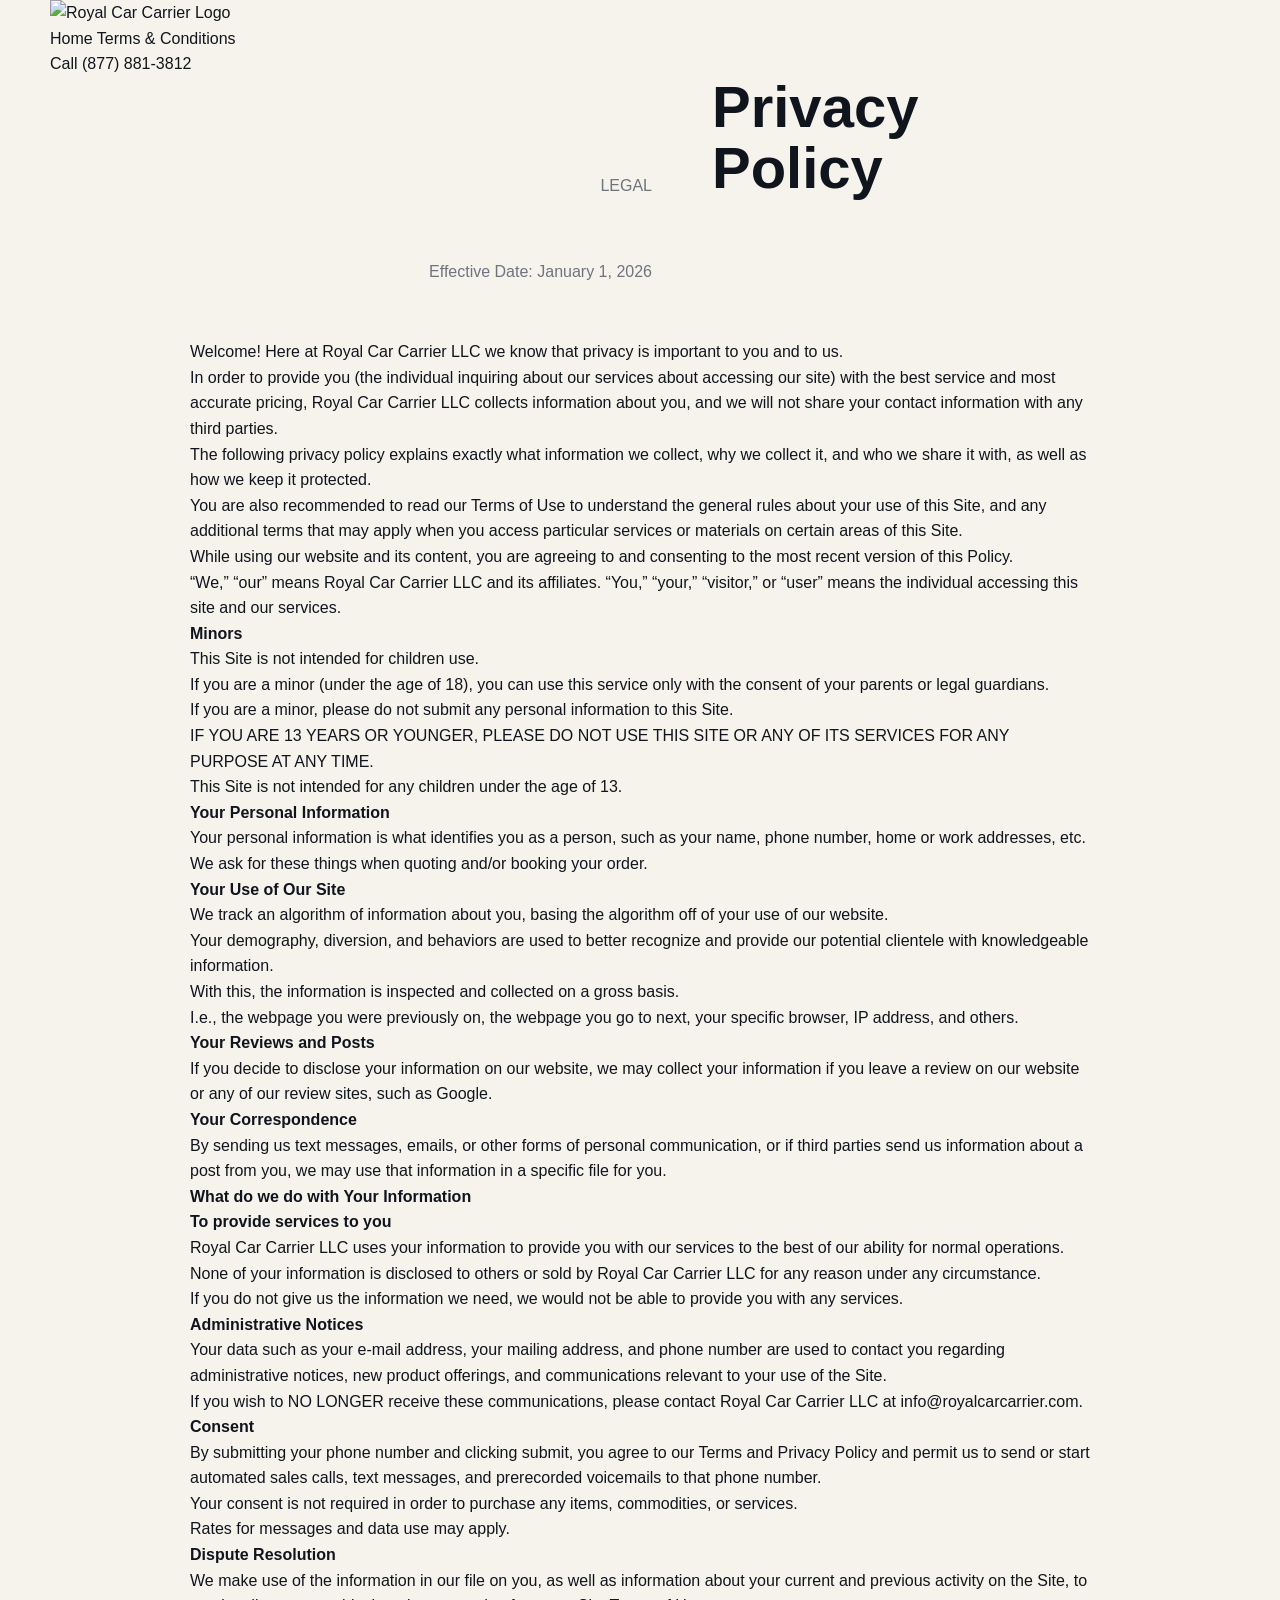
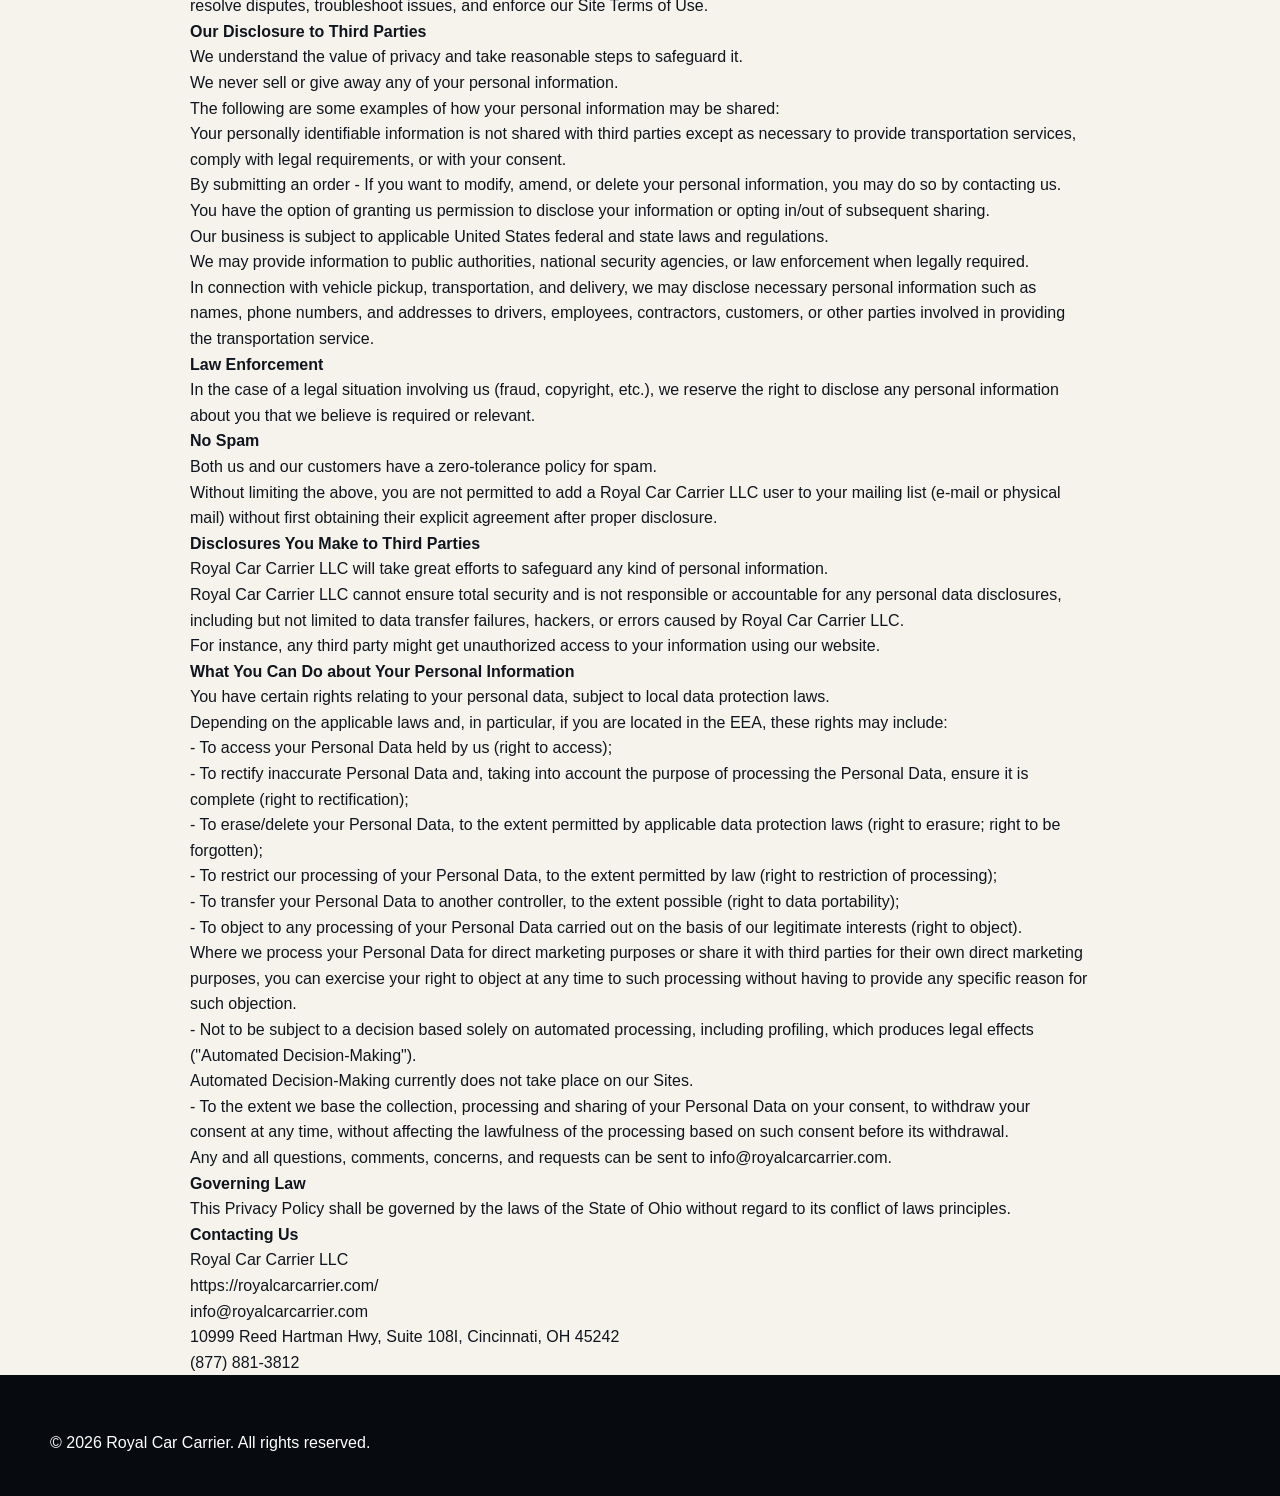
==== privacy.html @ 77c06137 "Create privacy.html" ====
<!DOCTYPE html>
<html lang="en">
<head>
  <meta charset="UTF-8">
  <meta name="viewport" content="width=device-width, initial-scale=1.0">
  <title>Privacy Policy | Royal Car Carrier</title>
  <link rel="stylesheet" href="style.css">
</head>
<body>

  <header class="header">
    <div class="container nav">
      <a href="index.html" class="logo">
        <img src="assets/logo.png" alt="Royal Car Carrier Logo">
      </a>

      <nav class="menu">
        <a href="index.html">Home</a>
        <a href="terms.html">Terms & Conditions</a>
      </nav>

      <a href="tel:8778813812" class="call-btn">Call (877) 881-3812</a>
    </div>
  </header>

  <section class="section-white">
    <div class="container" style="max-width: 900px;">
      <div class="section-heading">
        <p class="section-tag">LEGAL</p>
        <h2>Privacy Policy</h2>
        <p>Effective Date: January 1, 2026</p>
      </div>

      <div class="section-text">

        <p>Welcome! Here at Royal Car Carrier LLC we know that privacy is important to you and to us.</p>

        <p>In order to provide you (the individual inquiring about our services about accessing our site) with the best service and most accurate pricing, Royal Car Carrier LLC collects information about you, and we will not share your contact information with any third parties.</p>

        <p>The following privacy policy explains exactly what information we collect, why we collect it, and who we share it with, as well as how we keep it protected.</p>

        <p>You are also recommended to read our Terms of Use to understand the general rules about your use of this Site, and any additional terms that may apply when you access particular services or materials on certain areas of this Site.</p>

        <p>While using our website and its content, you are agreeing to and consenting to the most recent version of this Policy.</p>

        <p>“We,” “our” means Royal Car Carrier LLC and its affiliates. “You,” “your,” “visitor,” or “user” means the individual accessing this site and our services.</p>

        <p><strong>Minors</strong></p>

        <p>This Site is not intended for children use.</p>

        <p>If you are a minor (under the age of 18), you can use this service only with the consent of your parents or legal guardians.</p>

        <p>If you are a minor, please do not submit any personal information to this Site.</p>

        <p>IF YOU ARE 13 YEARS OR YOUNGER, PLEASE DO NOT USE THIS SITE OR ANY OF ITS SERVICES FOR ANY PURPOSE AT ANY TIME.</p>

        <p>This Site is not intended for any children under the age of 13.</p>

        <p><strong>Your Personal Information</strong></p>

        <p>Your personal information is what identifies you as a person, such as your name, phone number, home or work addresses, etc.</p>

        <p>We ask for these things when quoting and/or booking your order.</p>

        <p><strong>Your Use of Our Site</strong></p>

        <p>We track an algorithm of information about you, basing the algorithm off of your use of our website.</p>

        <p>Your demography, diversion, and behaviors are used to better recognize and provide our potential clientele with knowledgeable information.</p>

        <p>With this, the information is inspected and collected on a gross basis.</p>

        <p>I.e., the webpage you were previously on, the webpage you go to next, your specific browser, IP address, and others.</p>

        <p><strong>Your Reviews and Posts</strong></p>

        <p>If you decide to disclose your information on our website, we may collect your information if you leave a review on our website or any of our review sites, such as Google.</p>

        <p><strong>Your Correspondence</strong></p>

        <p>By sending us text messages, emails, or other forms of personal communication, or if third parties send us information about a post from you, we may use that information in a specific file for you.</p>

        <p><strong>What do we do with Your Information</strong></p>

        <p><strong>To provide services to you</strong></p>

        <p>Royal Car Carrier LLC uses your information to provide you with our services to the best of our ability for normal operations.</p>

        <p>None of your information is disclosed to others or sold by Royal Car Carrier LLC for any reason under any circumstance.</p>

        <p>If you do not give us the information we need, we would not be able to provide you with any services.</p>

        <p><strong>Administrative Notices</strong></p>

        <p>Your data such as your e-mail address, your mailing address, and phone number are used to contact you regarding administrative notices, new product offerings, and communications relevant to your use of the Site.</p>

        <p>If you wish to NO LONGER receive these communications, please contact Royal Car Carrier LLC at info@royalcarcarrier.com.</p>

        <p><strong>Consent</strong></p>

        <p>By submitting your phone number and clicking submit, you agree to our Terms and Privacy Policy and permit us to send or start automated sales calls, text messages, and prerecorded voicemails to that phone number.</p>

        <p>Your consent is not required in order to purchase any items, commodities, or services.</p>

        <p>Rates for messages and data use may apply.</p>

        <p><strong>Dispute Resolution</strong></p>

        <p>We make use of the information in our file on you, as well as information about your current and previous activity on the Site, to resolve disputes, troubleshoot issues, and enforce our Site Terms of Use.</p>

        <p><strong>Our Disclosure to Third Parties</strong></p>

        <p>We understand the value of privacy and take reasonable steps to safeguard it.</p>

        <p>We never sell or give away any of your personal information.</p>

        <p>The following are some examples of how your personal information may be shared:</p>

        <p>Your personally identifiable information is not shared with third parties except as necessary to provide transportation services, comply with legal requirements, or with your consent.</p>

        <p>By submitting an order - If you want to modify, amend, or delete your personal information, you may do so by contacting us.</p>

        <p>You have the option of granting us permission to disclose your information or opting in/out of subsequent sharing.</p>

        <p>Our business is subject to applicable United States federal and state laws and regulations.</p>

        <p>We may provide information to public authorities, national security agencies, or law enforcement when legally required.</p>

        <p>In connection with vehicle pickup, transportation, and delivery, we may disclose necessary personal information such as names, phone numbers, and addresses to drivers, employees, contractors, customers, or other parties involved in providing the transportation service.</p>

        <p><strong>Law Enforcement</strong></p>

        <p>In the case of a legal situation involving us (fraud, copyright, etc.), we reserve the right to disclose any personal information about you that we believe is required or relevant.</p>

        <p><strong>No Spam</strong></p>

        <p>Both us and our customers have a zero-tolerance policy for spam.</p>

        <p>Without limiting the above, you are not permitted to add a Royal Car Carrier LLC user to your mailing list (e-mail or physical mail) without first obtaining their explicit agreement after proper disclosure.</p>

        <p><strong>Disclosures You Make to Third Parties</strong></p>

        <p>Royal Car Carrier LLC will take great efforts to safeguard any kind of personal information.</p>

        <p>Royal Car Carrier LLC cannot ensure total security and is not responsible or accountable for any personal data disclosures, including but not limited to data transfer failures, hackers, or errors caused by Royal Car Carrier LLC.</p>

        <p>For instance, any third party might get unauthorized access to your information using our website.</p>

        <p><strong>What You Can Do about Your Personal Information</strong></p>

        <p>You have certain rights relating to your personal data, subject to local data protection laws.</p>

        <p>Depending on the applicable laws and, in particular, if you are located in the EEA, these rights may include:</p>

        <p>- To access your Personal Data held by us (right to access);</p>
        <p>- To rectify inaccurate Personal Data and, taking into account the purpose of processing the Personal Data, ensure it is complete (right to rectification);</p>
        <p>- To erase/delete your Personal Data, to the extent permitted by applicable data protection laws (right to erasure; right to be forgotten);</p>
        <p>- To restrict our processing of your Personal Data, to the extent permitted by law (right to restriction of processing);</p>
        <p>- To transfer your Personal Data to another controller, to the extent possible (right to data portability);</p>
        <p>- To object to any processing of your Personal Data carried out on the basis of our legitimate interests (right to object).</p>

        <p>Where we process your Personal Data for direct marketing purposes or share it with third parties for their own direct marketing purposes, you can exercise your right to object at any time to such processing without having to provide any specific reason for such objection.</p>

        <p>- Not to be subject to a decision based solely on automated processing, including profiling, which produces legal effects ("Automated Decision-Making").</p>

        <p>Automated Decision-Making currently does not take place on our Sites.</p>

        <p>- To the extent we base the collection, processing and sharing of your Personal Data on your consent, to withdraw your consent at any time, without affecting the lawfulness of the processing based on such consent before its withdrawal.</p>

        <p>Any and all questions, comments, concerns, and requests can be sent to info@royalcarcarrier.com.</p>

        <p><strong>Governing Law</strong></p>

        <p>This Privacy Policy shall be governed by the laws of the State of Ohio without regard to its conflict of laws principles.</p>

        <p><strong>Contacting Us</strong></p>

        <p>Royal Car Carrier LLC</p>
        <p>https://royalcarcarrier.com/</p>
        <p>info@royalcarcarrier.com</p>
        <p>10999 Reed Hartman Hwy, Suite 108I, Cincinnati, OH 45242</p>
        <p>(877) 881-3812</p>

      </div>
    </div>
  </section>

  <footer class="footer">
    <div class="container footer-bottom">
      <p>© 2026 Royal Car Carrier. All rights reserved.</p>
    </div>
  </footer>

</body>
</html>
---- style.css ----
:root {
  --ink: #10151d;
  --ink-soft: #202936;
  --paper: #f6f3ed;
  --white: #ffffff;
  --accent: #c9a35c;
  --accent-dark: #aa8340;
  --muted: #6d747e;
  --line: rgba(16, 21, 29, .12);
  --radius: 22px;
  --shadow: 0 24px 70px rgba(13, 17, 23, .12);
}

* {
  box-sizing: border-box;
  margin: 0;
  padding: 0;
}

html {
  scroll-behavior: smooth;
}

body {
  font-family: "Inter", sans-serif;
  color: var(--ink);
  background: var(--paper);
  line-height: 1.6;
  overflow-x: hidden;
}

a {
  color: inherit;
  text-decoration: none;
}

button,
input,
textarea {
  font: inherit;
}

.container {
  width: min(1180px, calc(100% - 40px));
  margin: 0 auto;
}
.top-bar {
  background: #071a31;
  border-bottom: 1px solid rgba(255, 255, 255, 0.12);
  font-size: 13px;
}

.top-bar-inner {
  min-height: 42px;
  display: flex;
  align-items: center;
  justify-content: space-between;
  gap: 20px;
}

.top-contact {
  display: flex;
  align-items: center;
  gap: 20px;
}

.top-contact a {
  display: flex;
  align-items: center;
  gap: 9px;
  color: #e9edf3;
  text-decoration: none;
}

.top-contact a:hover {
  color: #f4bb3a;
}

.top-icon {
  color: #f4bb3a;
  font-size: 16px;
}

.top-divider {
  width: 1px;
  height: 20px;
  background: rgba(255, 255, 255, 0.25);
}

.top-authority {
  display: flex;
  align-items: center;
  gap: 9px;
  color: #cbd4e1;
}

.top-authority strong {
  color: #f4bb3a;
  font-weight: 700;
}

@media (max-width: 700px) {
  .top-bar-inner {
    justify-content: center;
    padding-top: 8px;
    padding-bottom: 8px;
  }

  .top-authority {
    display: none;
  }

  .top-contact {
    gap: 12px;
  }

  .top-divider {
    display: none;
  }
}
.site-header {
  position: fixed;
  inset: 0 0 auto 0;
  z-index: 1000;
  background: rgba(16, 21, 29, .82);
  backdrop-filter: blur(16px);
  border-bottom: 1px solid rgba(255,255,255,.08);
}

.nav-wrap {
  min-height: 82px;
  display: flex;
  align-items: center;
  justify-content: space-between;
  gap: 28px;
}

.brand {
  display: flex;
  align-items: center;
  gap: 12px;
  color: white;
}

.brand-mark {
  width: 48px;
  height: 48px;
  border: 1px solid rgba(201, 163, 92, .65);
  display: grid;
  place-items: center;
  font-family: "Manrope", sans-serif;
  font-weight: 800;
  font-size: 13px;
  letter-spacing: 1px;
  transform: rotate(45deg);
}

.brand-mark::first-line {
  transform: rotate(-45deg);
}

.brand-mark.small {
  width: 42px;
  height: 42px;
}

.brand-text {
  display: flex;
  flex-direction: column;
  line-height: 1.15;
}

.brand-text strong {
  font-family: "Manrope", sans-serif;
  letter-spacing: .12em;
  font-size: 14px;
}

.brand-text span {
  color: #aab2bd;
  font-size: 11px;
  margin-top: 5px;
  text-transform: uppercase;
  letter-spacing: .14em;
}

.nav-links {
  display: flex;
  align-items: center;
  gap: 28px;
  color: #dfe4ea;
  font-size: 14px;
  font-weight: 600;
}

.nav-links > a:not(.nav-cta):hover {
  color: var(--accent);
}

.nav-cta {
  border: 1px solid rgba(201, 163, 92, .7);
  padding: 12px 18px;
  border-radius: 999px;
  color: #f6e3bd;
}

.nav-cta:hover {
  background: var(--accent);
  color: var(--ink);
}

.menu-toggle {
  display: none;
  background: transparent;
  border: 0;
  cursor: pointer;
}

.menu-toggle span {
  display: block;
  width: 25px;
  height: 2px;
  background: white;
  margin: 5px 0;
}

.hero {
  min-height: 820px;
  padding: 170px 0 95px;
  background:
    radial-gradient(circle at 75% 20%, rgba(201,163,92,.14), transparent 30%),
    linear-gradient(125deg, #0e131a 0%, #151c25 58%, #0d1117 100%);
  color: white;
  position: relative;
  overflow: hidden;
}

.hero-grid {
  position: absolute;
  inset: 0;
  opacity: .13;
  background-image:
    linear-gradient(rgba(255,255,255,.1) 1px, transparent 1px),
    linear-gradient(90deg, rgba(255,255,255,.1) 1px, transparent 1px);
  background-size: 62px 62px;
  mask-image: linear-gradient(to bottom, black, transparent 85%);
}

.hero::after {
  content: "";
  position: absolute;
  right: -10%;
  bottom: -220px;
  width: 680px;
  height: 680px;
  border: 1px solid rgba(201,163,92,.18);
  border-radius: 50%;
}

.hero-content {
  position: relative;
  z-index: 2;
  display: grid;
  grid-template-columns: 0.85fr 1.15fr;
gap: 50px;
  align-items: center;
}

.eyebrow {
  display: inline-flex;
  align-items: center;
  gap: 9px;
  font-size: 11px;
  font-weight: 800;
  letter-spacing: .18em;
  text-transform: uppercase;
  color: #e1c892;
  margin-bottom: 20px;
}

.eyebrow::before {
  content: "";
  width: 28px;
  height: 1px;
  background: currentColor;
}

.eyebrow.dark {
  color: var(--accent-dark);
}

.hero h1,
.section h2,
.contact-section h2 {
  font-family: "Manrope", sans-serif;
  letter-spacing: -.04em;
}

.hero h1 {
  font-size: clamp(54px, 7vw, 88px);
  line-height: .98;
  max-width: 780px;
}

.hero h1 span {
  color: var(--accent);
}

.hero-copy > p {
  margin-top: 28px;
  max-width: 650px;
  color: #b9c0c9;
  font-size: 18px;
  line-height: 1.8;
}

.hero-actions {
  display: flex;
  gap: 14px;
  margin-top: 36px;
  flex-wrap: wrap;
}

.btn {
  display: inline-flex;
  justify-content: center;
  align-items: center;
  min-height: 54px;
  padding: 0 25px;
  border-radius: 999px;
  font-weight: 800;
  font-size: 14px;
  border: 1px solid transparent;
  transition: .25s ease;
  cursor: pointer;
}

.btn:hover {
  transform: translateY(-2px);
}

.btn-primary {
  background: var(--accent);
  color: #17191d;
}

.btn-primary:hover {
  background: #dbb76f;
}

.btn-secondary {
  color: white;
  border-color: rgba(255,255,255,.25);
  background: rgba(255,255,255,.04);
}

.btn-light {
  background: white;
  color: var(--ink);
}

.btn.full {
  width: 100%;
}

.trust-row {
  display: flex;
  gap: 35px;
  margin-top: 50px;
}

.trust-row div {
  display: flex;
  flex-direction: column;
}

.trust-row strong {
  font-size: 14px;
}

.trust-row span {
  color: #818c98;
  font-size: 12px;
}

.hero-card {
  position: relative;
}
.hero-truck-image {
  display: block;
  width: 100%;
  height: auto;
  object-fit: contain;
  border-radius: 30px;
  border: 1px solid rgba(255,255,255,.1);
  box-shadow: 0 40px 100px rgba(0,0,0,.3);
}

.truck-visual {
  min-height: 420px;
  border-radius: 30px;
  border: 1px solid rgba(255,255,255,.1);
  background:
    linear-gradient(to bottom, rgba(255,255,255,.05), rgba(255,255,255,.015)),
    radial-gradient(circle at 60% 15%, rgba(201,163,92,.22), transparent 35%);
  box-shadow: 0 40px 100px rgba(0,0,0,.3);
  position: relative;
  overflow: hidden;
}

.visual-label {
  position: absolute;
  top: 30px;
  left: 32px;
  color: rgba(255,255,255,.16);
  font-family: "Manrope", sans-serif;
  font-weight: 800;
  font-size: 24px;
  letter-spacing: .12em;
}

.road {
  position: absolute;
  left: 0;
  right: 0;
  bottom: 62px;
  height: 3px;
  background: linear-gradient(90deg, transparent, rgba(255,255,255,.4), transparent);
}

.truck {
  position: absolute;
  width: 86%;
  height: 180px;
  left: 7%;
  bottom: 82px;
}

.cab {
  position: absolute;
  left: 0;
  bottom: 18px;
  width: 105px;
  height: 88px;
  border: 3px solid #c8a35d;
  border-radius: 18px 10px 8px 8px;
}

.cab::before {
  content: "";
  position: absolute;
  right: -25px;
  bottom: -3px;
  width: 50px;
  height: 48px;
  border: 3px solid #c8a35d;
  border-left: 0;
  border-radius: 0 9px 9px 0;
}

.cab::after {
  content: "";
  position: absolute;
  left: 14px;
  top: 14px;
  width: 55px;
  height: 28px;
  border: 2px solid rgba(255,255,255,.45);
  transform: skewX(-10deg);
}

.trailer {
  position: absolute;
  left: 116px;
  right: 8px;
  bottom: 39px;
  height: 86px;
  border-bottom: 4px solid #c8a35d;
  border-top: 3px solid rgba(200,163,93,.65);
  transform: skewY(-3deg);
}

.trailer::after {
  content: "";
  position: absolute;
  left: 0;
  top: 42px;
  width: 100%;
  height: 3px;
  background: rgba(200,163,93,.7);
}

.car {
  position: absolute;
  width: 90px;
  height: 28px;
  border: 2px solid rgba(255,255,255,.62);
  border-radius: 30px 36px 10px 10px;
}

.car::before,
.car::after {
  content: "";
  position: absolute;
  bottom: -8px;
  width: 13px;
  height: 13px;
  border: 2px solid #c8a35d;
  border-radius: 50%;
  background: #151c25;
}

.car::before { left: 14px; }
.car::after { right: 14px; }

.car1 { left: 12%; top: 5px; }
.car2 { left: 43%; top: -2px; }
.car3 { left: 69%; top: -9px; }

.wheel {
  position: absolute;
  bottom: 3px;
  width: 34px;
  height: 34px;
  border: 5px solid #202834;
  background: #080b0f;
  border-radius: 50%;
  box-shadow: inset 0 0 0 3px #6e7781;
}

.w1 { left: 25px; }
.w2 { left: 190px; }
.w3 { right: 35px; }

.status-card {
  position: absolute;
  right: -22px;
  bottom: -28px;
  width: 285px;
  padding: 18px 20px;
  border-radius: 18px;
  background: white;
  color: var(--ink);
  display: flex;
  align-items: center;
  gap: 14px;
  box-shadow: var(--shadow);
}

.status-card div {
  display: flex;
  flex-direction: column;
}

.status-card small {
  color: var(--muted);
  margin-top: 3px;
}

.status-dot {
  width: 11px;
  height: 11px;
  background: #3fb36e;
  border-radius: 50%;
  box-shadow: 0 0 0 7px rgba(63,179,110,.13);
}

.logos-strip {
  background: #fff;
  border-bottom: 1px solid var(--line);
}

.strip-inner {
  min-height: 95px;
  display: flex;
  align-items: center;
  justify-content: space-between;
  gap: 30px;
  color: #888f97;
  font-size: 11px;
  font-weight: 800;
  letter-spacing: .14em;
  flex-wrap: wrap;
}

.section {
  padding: 110px 0;
}

.section-heading {
  display: grid;
  grid-template-columns: 1.1fr .9fr;
  gap: 60px;
  align-items: end;
  margin-bottom: 55px;
}

.section-heading h2,
.center-heading h2,
.why-copy h2,
.quote-copy h2 {
  font-size: clamp(38px, 5vw, 58px);
  line-height: 1.05;
  max-width: 720px;
}

.section-heading > p {
  max-width: 480px;
  color: var(--muted);
  justify-self: end;
}

.cards.three {
  display: grid;
  grid-template-columns: repeat(3, 1fr);
  gap: 20px;
}

.service-card {
  min-height: 355px;
  padding: 35px;
  background: white;
  border: 1px solid var(--line);
  border-radius: var(--radius);
  position: relative;
  display: flex;
  flex-direction: column;
  transition: .25s ease;
}

.service-card:hover {
  transform: translateY(-5px);
  box-shadow: var(--shadow);
}

.service-card.featured {
  background: #19212b;
  color: white;
}

.card-number {
  position: absolute;
  top: 30px;
  right: 30px;
  color: #a1a8b0;
  font-size: 12px;
  font-weight: 700;
}

.icon {
  width: 48px;
  height: 48px;
  border-radius: 14px;
  background: rgba(201,163,92,.16);
  color: var(--accent-dark);
  display: grid;
  place-items: center;
  font-size: 22px;
  margin-bottom: 60px;
}

.featured .icon {
  color: #e5c784;
}

.service-card h3 {
  font-size: 22px;
  margin-bottom: 14px;
}

.service-card p {
  color: var(--muted);
  margin-bottom: 28px;
}

.featured p {
  color: #aab1ba;
}

.service-card a {
  margin-top: auto;
  color: var(--accent-dark);
  font-weight: 800;
  font-size: 13px;
}

.dark-section {
  background: #111820;
  color: white;
}

.split {
  display: grid;
  grid-template-columns: .8fr 1.2fr;
  gap: 85px;
  align-items: start;
}

.why-copy p {
  color: #9ca6b1;
  margin: 25px 0 32px;
  max-width: 480px;
}

.benefit-grid {
  display: grid;
  grid-template-columns: repeat(2, 1fr);
  border-top: 1px solid rgba(255,255,255,.12);
  border-left: 1px solid rgba(255,255,255,.12);
}

.benefit {
  padding: 38px;
  min-height: 220px;
  border-right: 1px solid rgba(255,255,255,.12);
  border-bottom: 1px solid rgba(255,255,255,.12);
}

.benefit span {
  color: var(--accent);
  font-size: 12px;
  font-weight: 800;
}

.benefit h3 {
  margin-top: 36px;
  font-size: 20px;
}

.benefit p {
  margin-top: 10px;
  color: #8f99a4;
  font-size: 14px;
}

.center-heading {
  text-align: center;
  max-width: 720px;
  margin: 0 auto 65px;
}

.center-heading .eyebrow {
  justify-content: center;
}

.center-heading p {
  color: var(--muted);
  margin-top: 17px;
}

.process {
  display: grid;
  grid-template-columns: 1fr 40px 1fr 40px 1fr 40px 1fr;
  align-items: start;
}

.step {
  text-align: center;
}

.step-num {
  width: 62px;
  height: 62px;
  margin: 0 auto 24px;
  border-radius: 50%;
  display: grid;
  place-items: center;
  background: white;
  border: 1px solid var(--line);
  font-weight: 800;
  color: var(--accent-dark);
  box-shadow: 0 10px 30px rgba(16,21,29,.06);
}

.step h3 {
  font-size: 18px;
  margin-bottom: 8px;
}

.step p {
  font-size: 14px;
  color: var(--muted);
}

.process .line {
  height: 1px;
  background: #c9c5bb;
  margin-top: 31px;
}

.driver-section {
  padding-top: 25px;
}

.driver-box {
  background:
    linear-gradient(115deg, rgba(201,163,92,.13), transparent 45%),
    #1b2430;
  color: white;
  border-radius: 30px;
  padding: 70px;
  display: flex;
  justify-content: space-between;
  align-items: center;
  gap: 50px;
  position: relative;
  overflow: hidden;
}

.driver-box::after {
  content: "RCC";
  position: absolute;
  right: -15px;
  bottom: -80px;
  font-family: "Manrope", sans-serif;
  font-size: 220px;
  font-weight: 800;
  color: rgba(255,255,255,.035);
}

.driver-box h2 {
  font-size: clamp(38px, 5vw, 55px);
  line-height: 1.05;
}

.driver-box p {
  color: #aab3bc;
  max-width: 650px;
  margin-top: 22px;
}

.driver-box .btn {
  position: relative;
  z-index: 2;
  flex: 0 0 auto;
}

.quote-section {
  background: white;
}

.quote-grid {
  display: grid;
  grid-template-columns: .85fr 1.15fr;
  gap: 75px;
  align-items: start;
}

.quote-copy p {
  color: var(--muted);
  margin-top: 24px;
  max-width: 480px;
}

.mini-note {
  margin-top: 36px;
  padding: 22px;
  border-left: 3px solid var(--accent);
  background: #f5f2eb;
  display: flex;
  flex-direction: column;
  gap: 4px;
  font-size: 14px;
}

.mini-note span {
  color: var(--muted);
}

.quote-form {
  border: 1px solid var(--line);
  border-radius: 24px;
  padding: 34px;
  box-shadow: 0 18px 60px rgba(16,21,29,.07);
}

.form-row {
  display: grid;
  grid-template-columns: 1fr 1fr;
  gap: 18px;
}

.quote-form label {
  display: flex;
  flex-direction: column;
  gap: 8px;
  margin-bottom: 18px;
  font-size: 12px;
  font-weight: 800;
  text-transform: uppercase;
  letter-spacing: .07em;
}

.quote-form input,
.quote-form textarea {
  width: 100%;
  border: 1px solid #d9dce0;
  background: #fbfbfa;
  border-radius: 12px;
  padding: 14px 15px;
  outline: 0;
  text-transform: none;
  letter-spacing: 0;
  font-weight: 500;
}

.quote-form input:focus,
.quote-form textarea:focus {
  border-color: var(--accent);
  box-shadow: 0 0 0 3px rgba(201,163,92,.13);
}

.form-message {
  margin-top: 14px;
  font-size: 13px;
  color: var(--muted);
  text-align: center;
}

.contact-section {
  padding: 95px 0;
  background: #0d1218;
  color: white;
}

.contact-grid {
  display: grid;
  grid-template-columns: 1fr 1fr;
  gap: 70px;
}

.contact-section h2 {
  font-size: clamp(38px, 5vw, 56px);
}

.contact-items {
  display: grid;
  gap: 25px;
}

.contact-items div {
  padding-bottom: 22px;
  border-bottom: 1px solid rgba(255,255,255,.12);
  display: flex;
  flex-direction: column;
  gap: 6px;
}

.contact-items small {
  color: var(--accent);
  font-size: 10px;
  font-weight: 800;
  letter-spacing: .16em;
}

.contact-items a,
.contact-items span {
  color: #cbd1d7;
  font-size: 16px;
}

footer {
  background: #070a0e;
  color: white;
  padding: 55px 0 40px;
}

.footer-grid {
  display: grid;
  grid-template-columns: 1.2fr .7fr 1.1fr;
  gap: 40px;
  align-items: start;
}

.footer-brand {
  display: flex;
  align-items: center;
  gap: 18px;
}

.footer-brand strong {
  font-family: "Manrope", sans-serif;
  font-size: 14px;
  letter-spacing: .1em;
}

.footer-brand p,
.footer-legal {
  color: #717b86;
  font-size: 12px;
}

.footer-links {
  display: grid;
  gap: 10px;
  color: #a6afb8;
  font-size: 13px;
}

.legal-placeholder {
  margin-top: 8px;
}

@media (max-width: 980px) {
  .menu-toggle {
    display: block;
  }

  .nav-links {
    position: absolute;
    top: 82px;
    left: 20px;
    right: 20px;
    display: none;
    flex-direction: column;
    align-items: stretch;
    padding: 20px;
    border-radius: 16px;
    background: #151c25;
    box-shadow: 0 24px 60px rgba(0,0,0,.3);
  }

  .nav-links.open {
    display: flex;
  }

  .hero {
    padding-top: 145px;
  }

  .hero-content,
  .section-heading,
  .split,
  .quote-grid,
  .contact-grid {
    grid-template-columns: 1fr;
  }

  .hero-card {
    max-width: 700px;
  }

  .section-heading > p {
    justify-self: start;
  }

  .cards.three {
    grid-template-columns: 1fr;
  }

  .process {
    grid-template-columns: 1fr 1fr;
    gap: 35px;
  }

  .process .line {
    display: none;
  }

  .driver-box {
    align-items: flex-start;
    flex-direction: column;
  }

  .footer-grid {
    grid-template-columns: 1fr 1fr;
  }

  .footer-legal {
    grid-column: 1 / -1;
  }
}

@media (max-width: 640px) {
  .container {
    width: min(100% - 28px, 1180px);
  }

  .site-header .brand-text span {
    display: none;
  }

  .hero {
    min-height: auto;
    padding-bottom: 80px;
  }

  .hero h1 {
    font-size: 52px;
  }

  .hero-copy > p {
    font-size: 16px;
  }

  .trust-row {
    gap: 20px;
    flex-wrap: wrap;
  }

  .truck-visual {
    min-height: 330px;
  }

  .status-card {
    right: 12px;
    width: calc(100% - 24px);
  }

  .strip-inner {
    justify-content: center;
    padding: 24px 0;
  }

  .section {
    padding: 80px 0;
  }

  .benefit-grid {
    grid-template-columns: 1fr;
  }

  .process {
    grid-template-columns: 1fr;
  }

  .driver-box {
    padding: 42px 28px;
  }

  .form-row {
    grid-template-columns: 1fr;
    gap: 0;
  }

  .quote-form {
    padding: 24px 18px;
  }

  .footer-grid {
    grid-template-columns: 1fr;
  }

  .footer-legal {
    grid-column: auto;
  }
}


.brand-logo {
  width: 250px;
  height: 90px;
  object-fit: contain;
  display: block;
  filter: drop-shadow(0 3px 10px rgba(0,0,0,.25));
}

.footer-logo {
    width: 110px;
    height: 110px;
    object-fit: contain;
    display: block;
    flex-shrink: 0;
}

.quote-form select {
  width: 100%;
  border: 1px solid #d9dce0;
  background: #fbfbfa;
  border-radius: 12px;
  padding: 14px 15px;
  outline: 0;
  text-transform: none;
  letter-spacing: 0;
  font-weight: 500;
  color: var(--ink);
}

.quote-form select:focus {
  border-color: var(--accent);
  box-shadow: 0 0 0 3px rgba(201,163,92,.13);
}

.mini-note a {
  color: var(--accent-dark);
  font-weight: 800;
}

@media (max-width: 640px) {
  .brand-logo {
    width: 200px;
    height: auto;
  }

  .footer-logo {
    width: 90px;
    height: 90px;
}
}
}
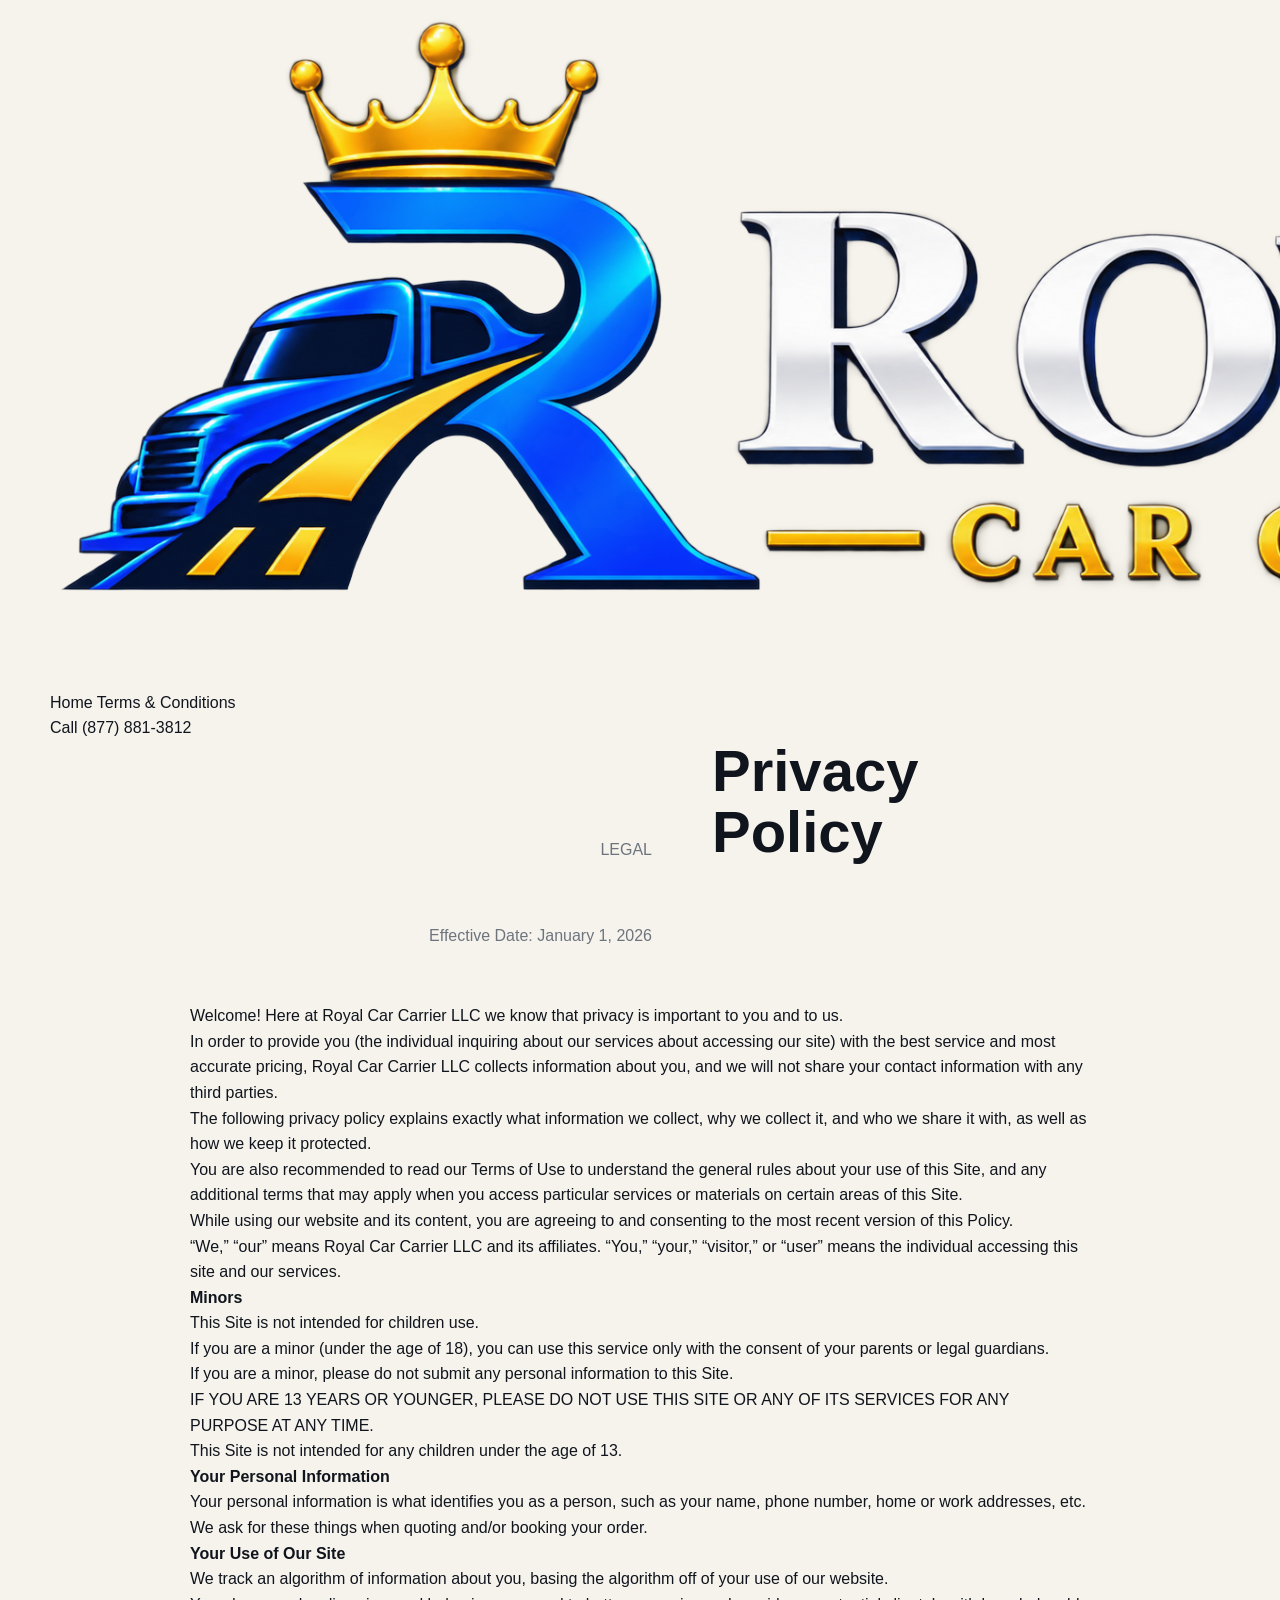
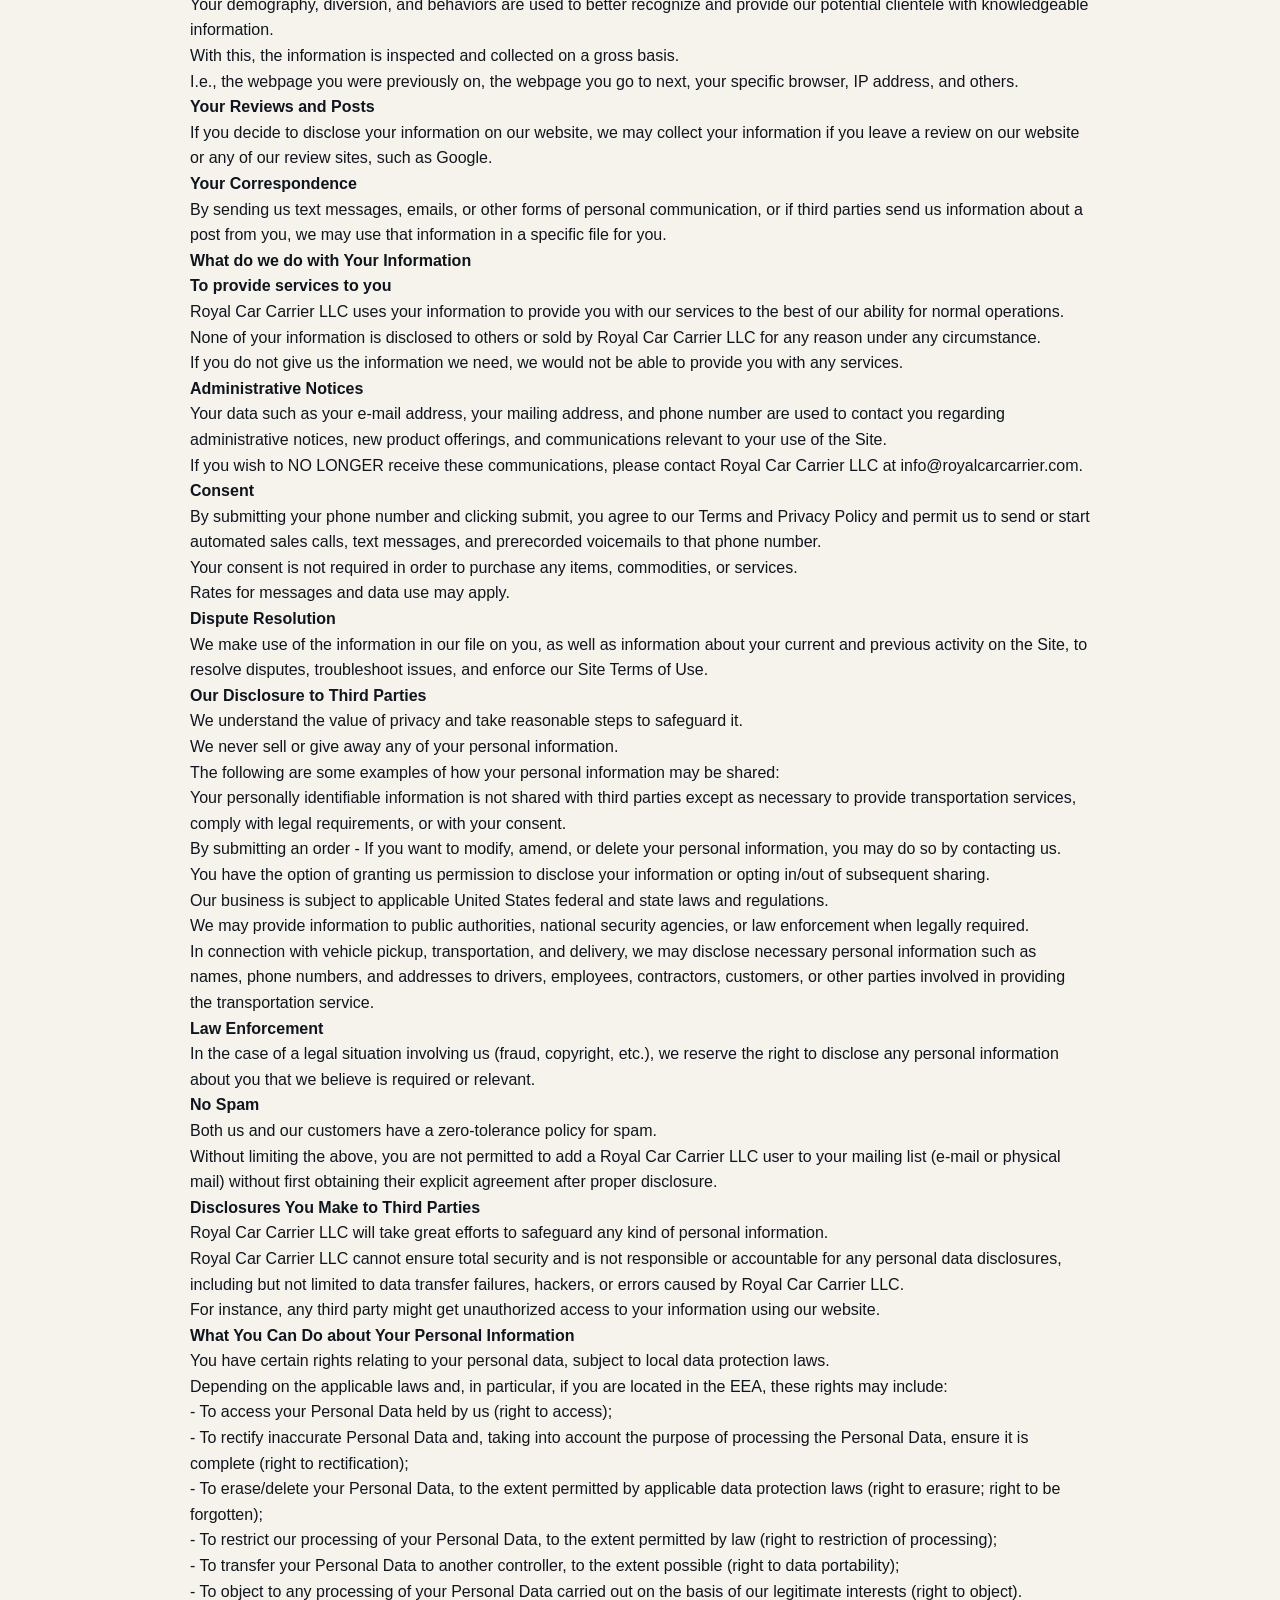
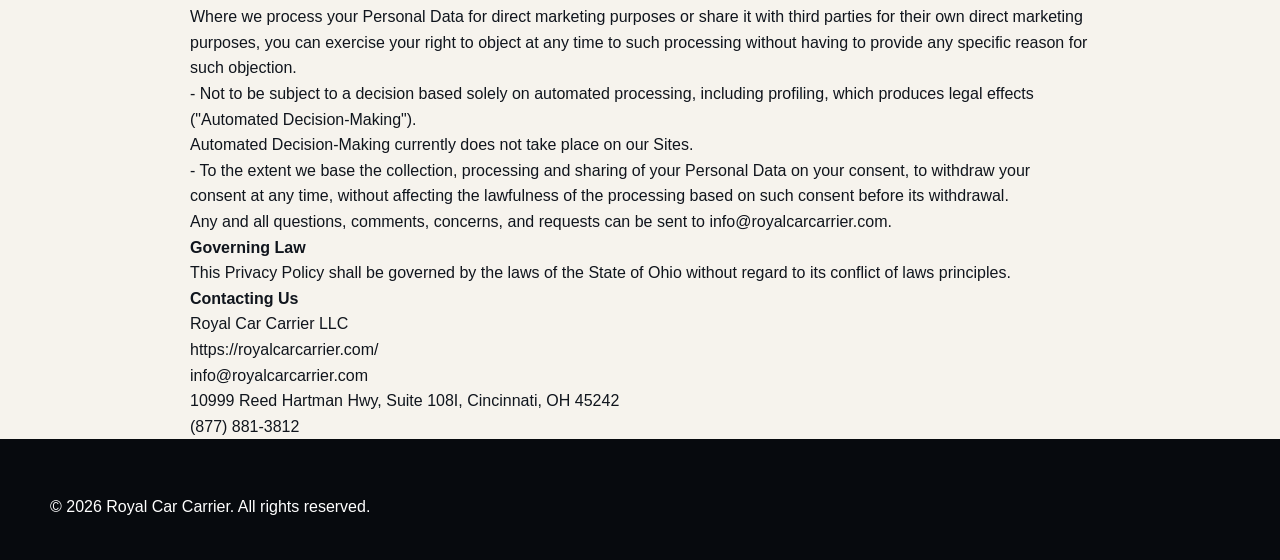
==== commit ba260828: "Update privacy.html" ====
--- a/privacy.html
+++ b/privacy.html
@@ -11,7 +11,7 @@
   <header class="header">
     <div class="container nav">
       <a href="index.html" class="logo">
-        <img src="assets/logo.png" alt="Royal Car Carrier Logo">
+        <img src="assets/royal-car-carrier-logo-new.png" alt="Royal Car Carrier Logo">
       </a>
 
       <nav class="menu">
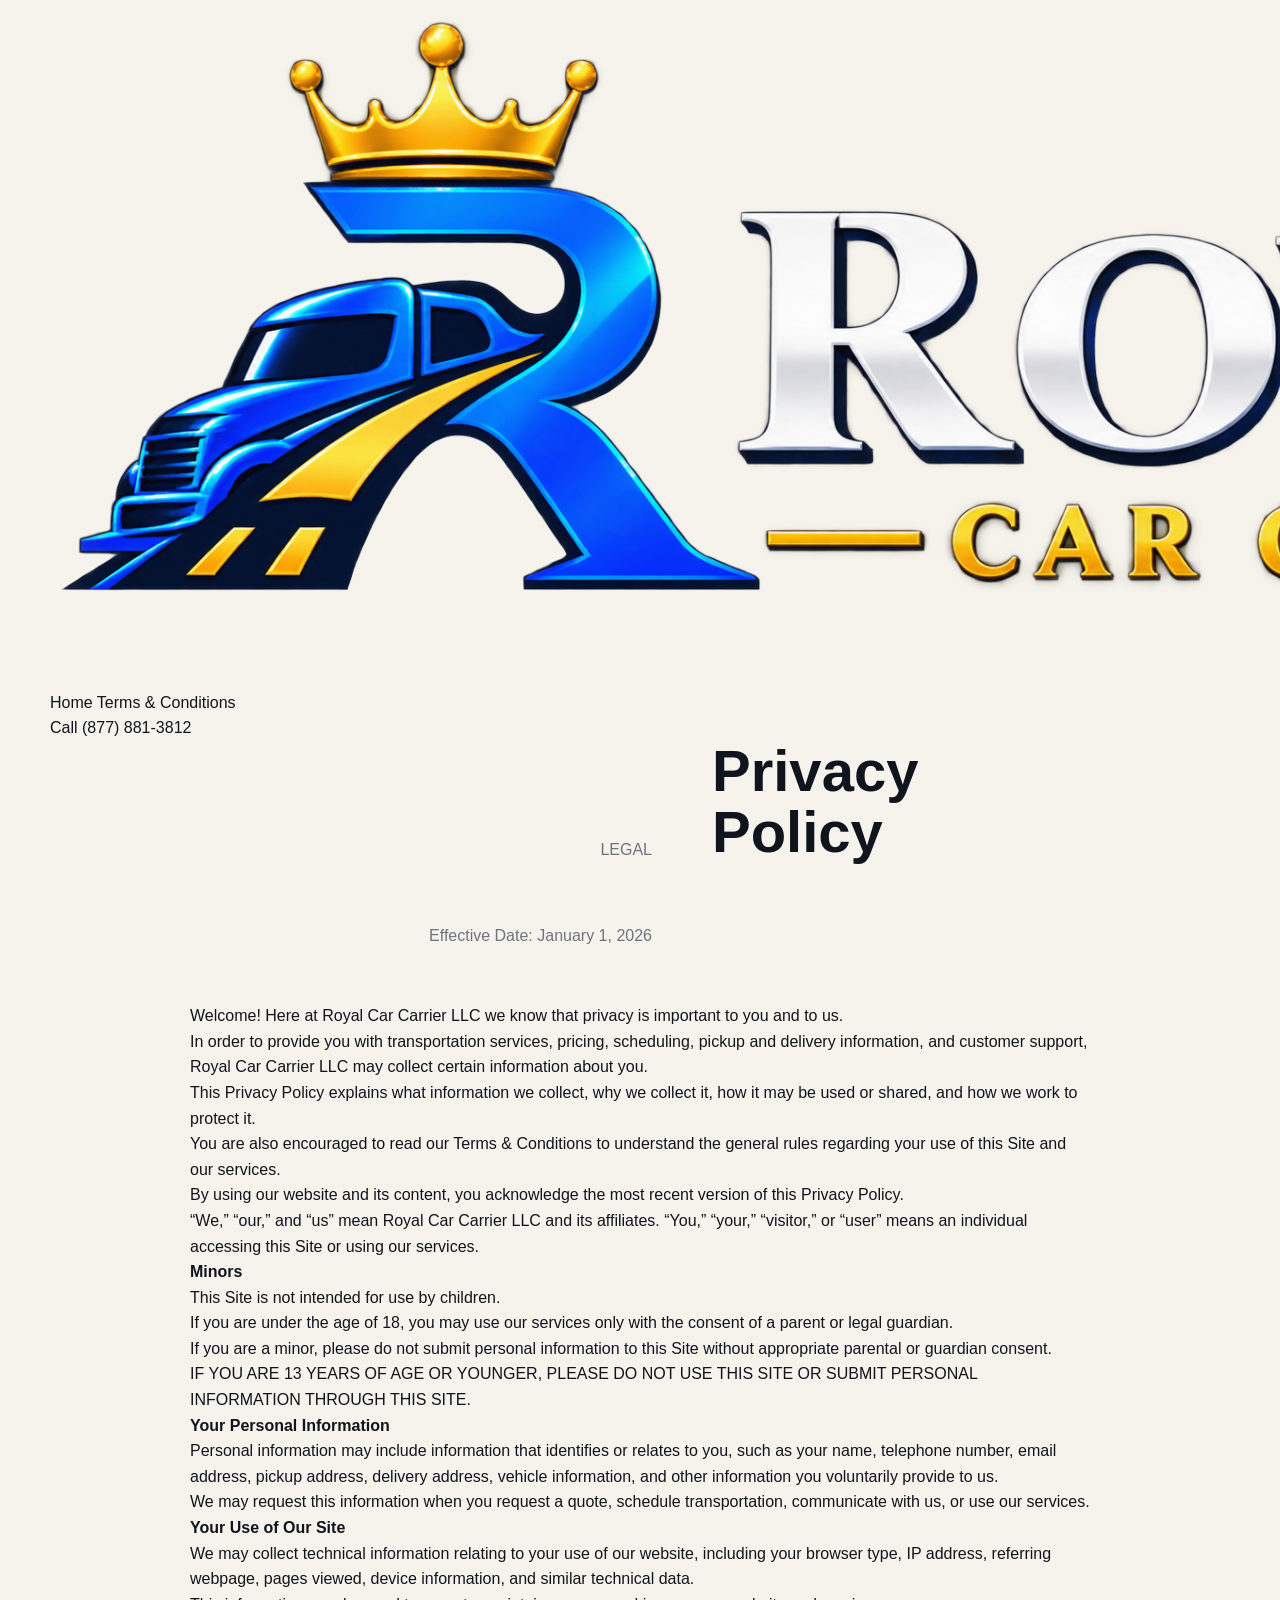
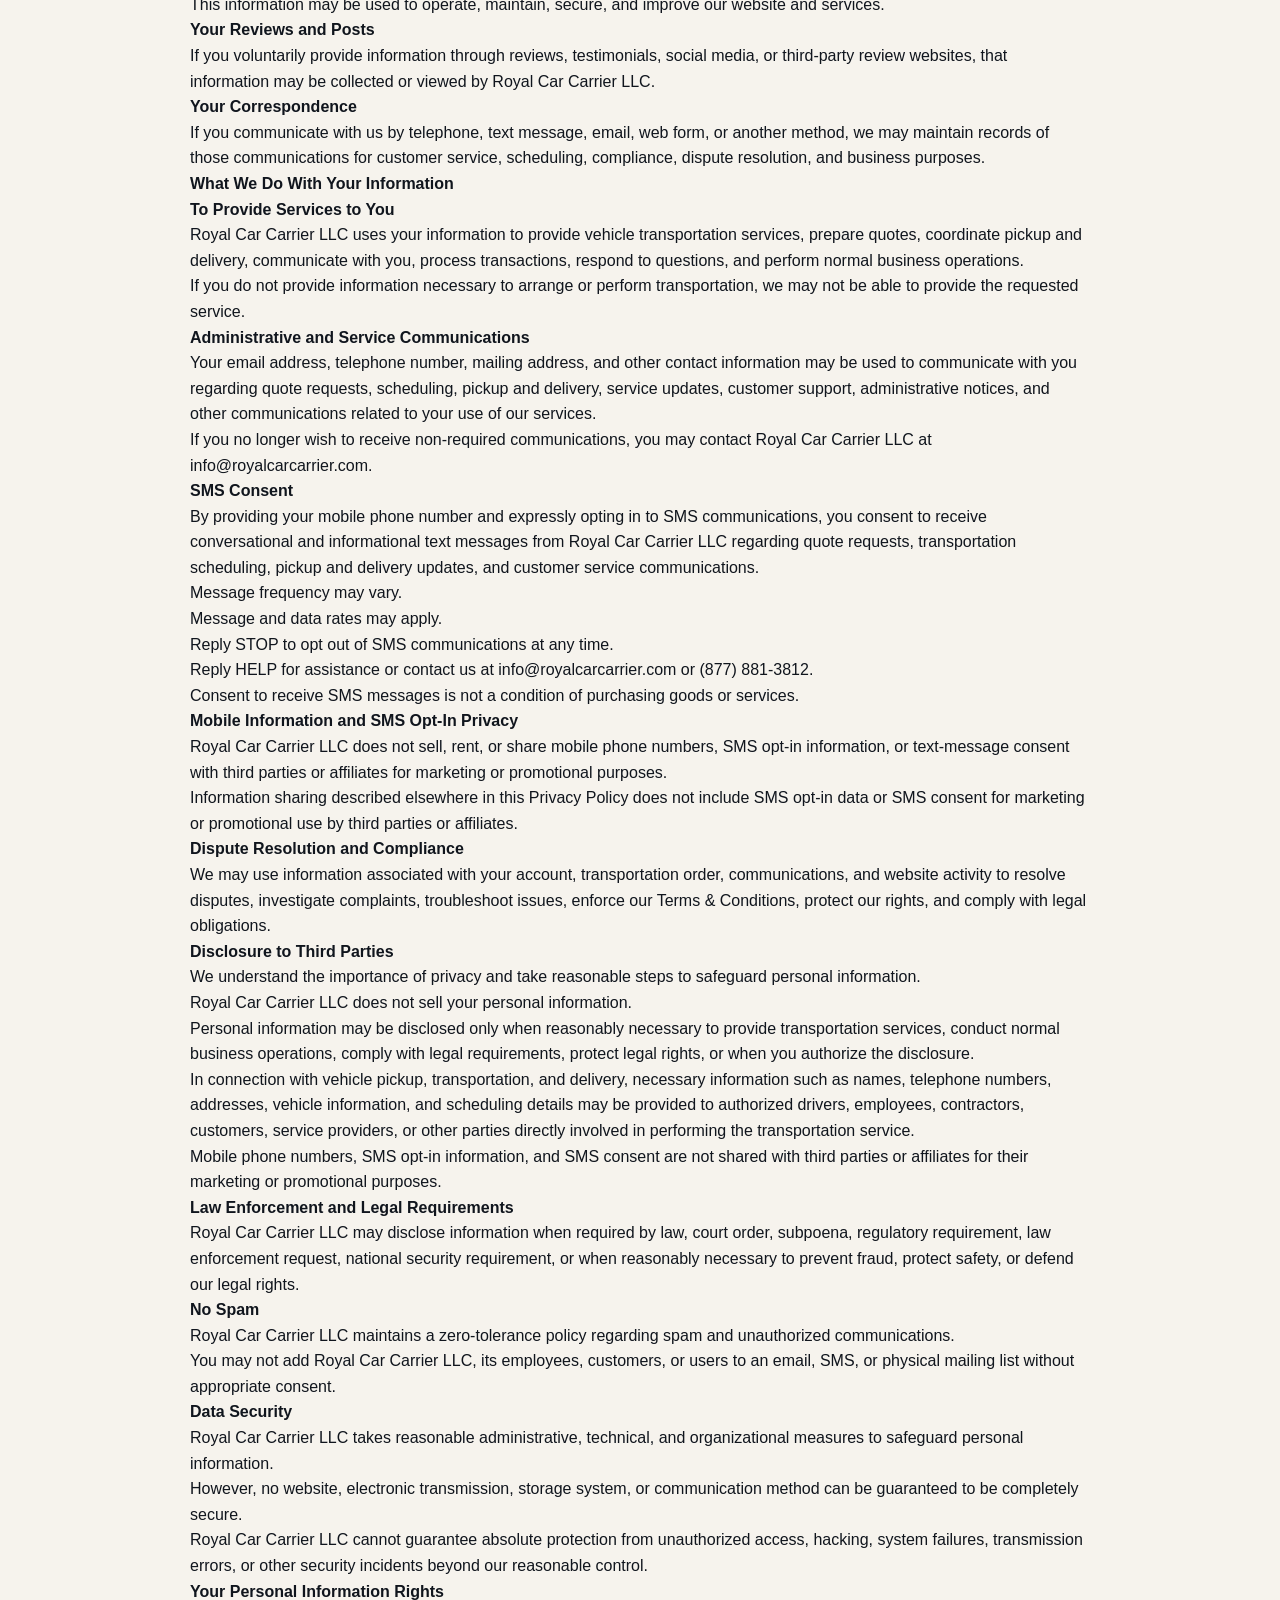
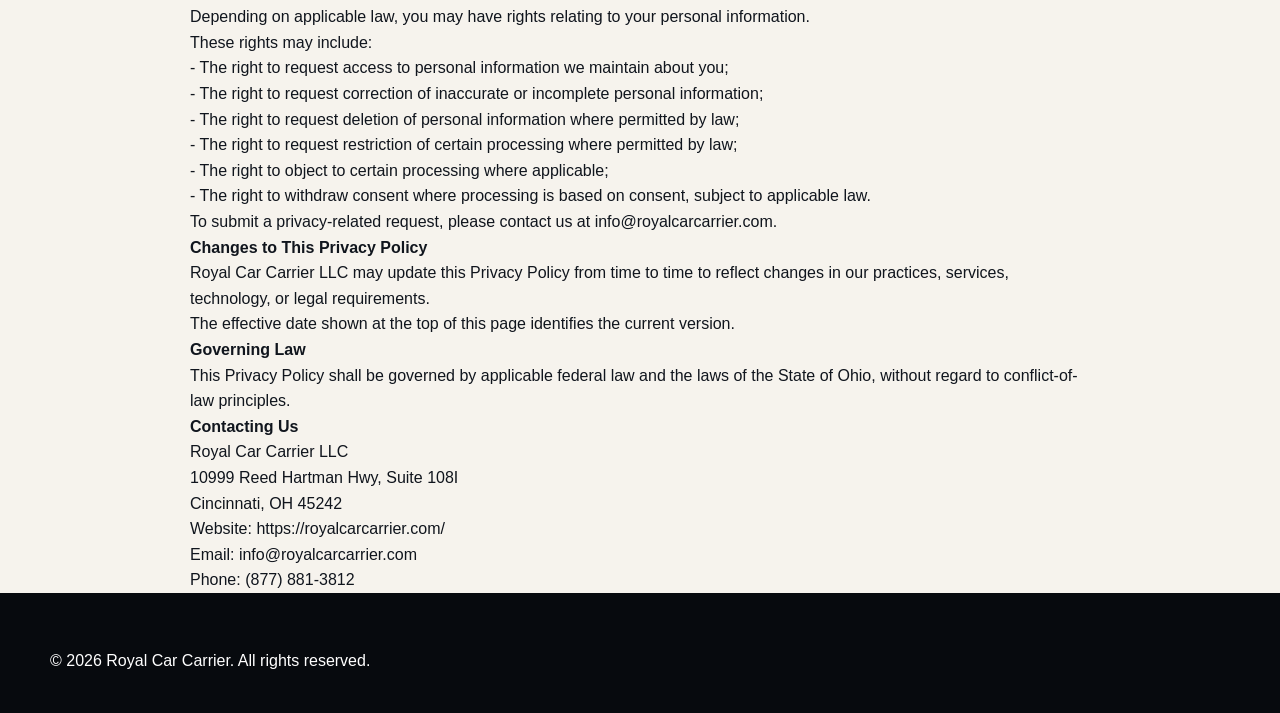
==== commit bd130391: "Update privacy.html" ====
--- a/privacy.html
+++ b/privacy.html
@@ -35,152 +35,157 @@
 
         <p>Welcome! Here at Royal Car Carrier LLC we know that privacy is important to you and to us.</p>
 
-        <p>In order to provide you (the individual inquiring about our services about accessing our site) with the best service and most accurate pricing, Royal Car Carrier LLC collects information about you, and we will not share your contact information with any third parties.</p>
-
-        <p>The following privacy policy explains exactly what information we collect, why we collect it, and who we share it with, as well as how we keep it protected.</p>
-
-        <p>You are also recommended to read our Terms of Use to understand the general rules about your use of this Site, and any additional terms that may apply when you access particular services or materials on certain areas of this Site.</p>
-
-        <p>While using our website and its content, you are agreeing to and consenting to the most recent version of this Policy.</p>
-
-        <p>“We,” “our” means Royal Car Carrier LLC and its affiliates. “You,” “your,” “visitor,” or “user” means the individual accessing this site and our services.</p>
+        <p>In order to provide you with transportation services, pricing, scheduling, pickup and delivery information, and customer support, Royal Car Carrier LLC may collect certain information about you.</p>
+
+        <p>This Privacy Policy explains what information we collect, why we collect it, how it may be used or shared, and how we work to protect it.</p>
+
+        <p>You are also encouraged to read our Terms & Conditions to understand the general rules regarding your use of this Site and our services.</p>
+
+        <p>By using our website and its content, you acknowledge the most recent version of this Privacy Policy.</p>
+
+        <p>“We,” “our,” and “us” mean Royal Car Carrier LLC and its affiliates. “You,” “your,” “visitor,” or “user” means an individual accessing this Site or using our services.</p>
 
         <p><strong>Minors</strong></p>
 
-        <p>This Site is not intended for children use.</p>
-
-        <p>If you are a minor (under the age of 18), you can use this service only with the consent of your parents or legal guardians.</p>
-
-        <p>If you are a minor, please do not submit any personal information to this Site.</p>
-
-        <p>IF YOU ARE 13 YEARS OR YOUNGER, PLEASE DO NOT USE THIS SITE OR ANY OF ITS SERVICES FOR ANY PURPOSE AT ANY TIME.</p>
-
-        <p>This Site is not intended for any children under the age of 13.</p>
+        <p>This Site is not intended for use by children.</p>
+
+        <p>If you are under the age of 18, you may use our services only with the consent of a parent or legal guardian.</p>
+
+        <p>If you are a minor, please do not submit personal information to this Site without appropriate parental or guardian consent.</p>
+
+        <p>IF YOU ARE 13 YEARS OF AGE OR YOUNGER, PLEASE DO NOT USE THIS SITE OR SUBMIT PERSONAL INFORMATION THROUGH THIS SITE.</p>
 
         <p><strong>Your Personal Information</strong></p>
 
-        <p>Your personal information is what identifies you as a person, such as your name, phone number, home or work addresses, etc.</p>
-
-        <p>We ask for these things when quoting and/or booking your order.</p>
+        <p>Personal information may include information that identifies or relates to you, such as your name, telephone number, email address, pickup address, delivery address, vehicle information, and other information you voluntarily provide to us.</p>
+
+        <p>We may request this information when you request a quote, schedule transportation, communicate with us, or use our services.</p>
 
         <p><strong>Your Use of Our Site</strong></p>
 
-        <p>We track an algorithm of information about you, basing the algorithm off of your use of our website.</p>
-
-        <p>Your demography, diversion, and behaviors are used to better recognize and provide our potential clientele with knowledgeable information.</p>
-
-        <p>With this, the information is inspected and collected on a gross basis.</p>
-
-        <p>I.e., the webpage you were previously on, the webpage you go to next, your specific browser, IP address, and others.</p>
+        <p>We may collect technical information relating to your use of our website, including your browser type, IP address, referring webpage, pages viewed, device information, and similar technical data.</p>
+
+        <p>This information may be used to operate, maintain, secure, and improve our website and services.</p>
 
         <p><strong>Your Reviews and Posts</strong></p>
 
-        <p>If you decide to disclose your information on our website, we may collect your information if you leave a review on our website or any of our review sites, such as Google.</p>
+        <p>If you voluntarily provide information through reviews, testimonials, social media, or third-party review websites, that information may be collected or viewed by Royal Car Carrier LLC.</p>
 
         <p><strong>Your Correspondence</strong></p>
 
-        <p>By sending us text messages, emails, or other forms of personal communication, or if third parties send us information about a post from you, we may use that information in a specific file for you.</p>
-
-        <p><strong>What do we do with Your Information</strong></p>
-
-        <p><strong>To provide services to you</strong></p>
-
-        <p>Royal Car Carrier LLC uses your information to provide you with our services to the best of our ability for normal operations.</p>
-
-        <p>None of your information is disclosed to others or sold by Royal Car Carrier LLC for any reason under any circumstance.</p>
-
-        <p>If you do not give us the information we need, we would not be able to provide you with any services.</p>
-
-        <p><strong>Administrative Notices</strong></p>
-
-        <p>Your data such as your e-mail address, your mailing address, and phone number are used to contact you regarding administrative notices, new product offerings, and communications relevant to your use of the Site.</p>
-
-        <p>If you wish to NO LONGER receive these communications, please contact Royal Car Carrier LLC at info@royalcarcarrier.com.</p>
-
-        <p><strong>Consent</strong></p>
-
-        <p>By submitting your phone number and clicking submit, you agree to our Terms and Privacy Policy and permit us to send or start automated sales calls, text messages, and prerecorded voicemails to that phone number.</p>
-
-        <p>Your consent is not required in order to purchase any items, commodities, or services.</p>
-
-        <p>Rates for messages and data use may apply.</p>
-
-        <p><strong>Dispute Resolution</strong></p>
-
-        <p>We make use of the information in our file on you, as well as information about your current and previous activity on the Site, to resolve disputes, troubleshoot issues, and enforce our Site Terms of Use.</p>
-
-        <p><strong>Our Disclosure to Third Parties</strong></p>
-
-        <p>We understand the value of privacy and take reasonable steps to safeguard it.</p>
-
-        <p>We never sell or give away any of your personal information.</p>
-
-        <p>The following are some examples of how your personal information may be shared:</p>
-
-        <p>Your personally identifiable information is not shared with third parties except as necessary to provide transportation services, comply with legal requirements, or with your consent.</p>
-
-        <p>By submitting an order - If you want to modify, amend, or delete your personal information, you may do so by contacting us.</p>
-
-        <p>You have the option of granting us permission to disclose your information or opting in/out of subsequent sharing.</p>
-
-        <p>Our business is subject to applicable United States federal and state laws and regulations.</p>
-
-        <p>We may provide information to public authorities, national security agencies, or law enforcement when legally required.</p>
-
-        <p>In connection with vehicle pickup, transportation, and delivery, we may disclose necessary personal information such as names, phone numbers, and addresses to drivers, employees, contractors, customers, or other parties involved in providing the transportation service.</p>
-
-        <p><strong>Law Enforcement</strong></p>
-
-        <p>In the case of a legal situation involving us (fraud, copyright, etc.), we reserve the right to disclose any personal information about you that we believe is required or relevant.</p>
+        <p>If you communicate with us by telephone, text message, email, web form, or another method, we may maintain records of those communications for customer service, scheduling, compliance, dispute resolution, and business purposes.</p>
+
+        <p><strong>What We Do With Your Information</strong></p>
+
+        <p><strong>To Provide Services to You</strong></p>
+
+        <p>Royal Car Carrier LLC uses your information to provide vehicle transportation services, prepare quotes, coordinate pickup and delivery, communicate with you, process transactions, respond to questions, and perform normal business operations.</p>
+
+        <p>If you do not provide information necessary to arrange or perform transportation, we may not be able to provide the requested service.</p>
+
+        <p><strong>Administrative and Service Communications</strong></p>
+
+        <p>Your email address, telephone number, mailing address, and other contact information may be used to communicate with you regarding quote requests, scheduling, pickup and delivery, service updates, customer support, administrative notices, and other communications related to your use of our services.</p>
+
+        <p>If you no longer wish to receive non-required communications, you may contact Royal Car Carrier LLC at info@royalcarcarrier.com.</p>
+
+        <p><strong>SMS Consent</strong></p>
+
+        <p>By providing your mobile phone number and expressly opting in to SMS communications, you consent to receive conversational and informational text messages from Royal Car Carrier LLC regarding quote requests, transportation scheduling, pickup and delivery updates, and customer service communications.</p>
+
+        <p>Message frequency may vary.</p>
+
+        <p>Message and data rates may apply.</p>
+
+        <p>Reply STOP to opt out of SMS communications at any time.</p>
+
+        <p>Reply HELP for assistance or contact us at info@royalcarcarrier.com or (877) 881-3812.</p>
+
+        <p>Consent to receive SMS messages is not a condition of purchasing goods or services.</p>
+
+        <p><strong>Mobile Information and SMS Opt-In Privacy</strong></p>
+
+        <p>Royal Car Carrier LLC does not sell, rent, or share mobile phone numbers, SMS opt-in information, or text-message consent with third parties or affiliates for marketing or promotional purposes.</p>
+
+        <p>Information sharing described elsewhere in this Privacy Policy does not include SMS opt-in data or SMS consent for marketing or promotional use by third parties or affiliates.</p>
+
+        <p><strong>Dispute Resolution and Compliance</strong></p>
+
+        <p>We may use information associated with your account, transportation order, communications, and website activity to resolve disputes, investigate complaints, troubleshoot issues, enforce our Terms & Conditions, protect our rights, and comply with legal obligations.</p>
+
+        <p><strong>Disclosure to Third Parties</strong></p>
+
+        <p>We understand the importance of privacy and take reasonable steps to safeguard personal information.</p>
+
+        <p>Royal Car Carrier LLC does not sell your personal information.</p>
+
+        <p>Personal information may be disclosed only when reasonably necessary to provide transportation services, conduct normal business operations, comply with legal requirements, protect legal rights, or when you authorize the disclosure.</p>
+
+        <p>In connection with vehicle pickup, transportation, and delivery, necessary information such as names, telephone numbers, addresses, vehicle information, and scheduling details may be provided to authorized drivers, employees, contractors, customers, service providers, or other parties directly involved in performing the transportation service.</p>
+
+        <p>Mobile phone numbers, SMS opt-in information, and SMS consent are not shared with third parties or affiliates for their marketing or promotional purposes.</p>
+
+        <p><strong>Law Enforcement and Legal Requirements</strong></p>
+
+        <p>Royal Car Carrier LLC may disclose information when required by law, court order, subpoena, regulatory requirement, law enforcement request, national security requirement, or when reasonably necessary to prevent fraud, protect safety, or defend our legal rights.</p>
 
         <p><strong>No Spam</strong></p>
 
-        <p>Both us and our customers have a zero-tolerance policy for spam.</p>
-
-        <p>Without limiting the above, you are not permitted to add a Royal Car Carrier LLC user to your mailing list (e-mail or physical mail) without first obtaining their explicit agreement after proper disclosure.</p>
-
-        <p><strong>Disclosures You Make to Third Parties</strong></p>
-
-        <p>Royal Car Carrier LLC will take great efforts to safeguard any kind of personal information.</p>
-
-        <p>Royal Car Carrier LLC cannot ensure total security and is not responsible or accountable for any personal data disclosures, including but not limited to data transfer failures, hackers, or errors caused by Royal Car Carrier LLC.</p>
-
-        <p>For instance, any third party might get unauthorized access to your information using our website.</p>
-
-        <p><strong>What You Can Do about Your Personal Information</strong></p>
-
-        <p>You have certain rights relating to your personal data, subject to local data protection laws.</p>
-
-        <p>Depending on the applicable laws and, in particular, if you are located in the EEA, these rights may include:</p>
-
-        <p>- To access your Personal Data held by us (right to access);</p>
-        <p>- To rectify inaccurate Personal Data and, taking into account the purpose of processing the Personal Data, ensure it is complete (right to rectification);</p>
-        <p>- To erase/delete your Personal Data, to the extent permitted by applicable data protection laws (right to erasure; right to be forgotten);</p>
-        <p>- To restrict our processing of your Personal Data, to the extent permitted by law (right to restriction of processing);</p>
-        <p>- To transfer your Personal Data to another controller, to the extent possible (right to data portability);</p>
-        <p>- To object to any processing of your Personal Data carried out on the basis of our legitimate interests (right to object).</p>
-
-        <p>Where we process your Personal Data for direct marketing purposes or share it with third parties for their own direct marketing purposes, you can exercise your right to object at any time to such processing without having to provide any specific reason for such objection.</p>
-
-        <p>- Not to be subject to a decision based solely on automated processing, including profiling, which produces legal effects ("Automated Decision-Making").</p>
-
-        <p>Automated Decision-Making currently does not take place on our Sites.</p>
-
-        <p>- To the extent we base the collection, processing and sharing of your Personal Data on your consent, to withdraw your consent at any time, without affecting the lawfulness of the processing based on such consent before its withdrawal.</p>
-
-        <p>Any and all questions, comments, concerns, and requests can be sent to info@royalcarcarrier.com.</p>
+        <p>Royal Car Carrier LLC maintains a zero-tolerance policy regarding spam and unauthorized communications.</p>
+
+        <p>You may not add Royal Car Carrier LLC, its employees, customers, or users to an email, SMS, or physical mailing list without appropriate consent.</p>
+
+        <p><strong>Data Security</strong></p>
+
+        <p>Royal Car Carrier LLC takes reasonable administrative, technical, and organizational measures to safeguard personal information.</p>
+
+        <p>However, no website, electronic transmission, storage system, or communication method can be guaranteed to be completely secure.</p>
+
+        <p>Royal Car Carrier LLC cannot guarantee absolute protection from unauthorized access, hacking, system failures, transmission errors, or other security incidents beyond our reasonable control.</p>
+
+        <p><strong>Your Personal Information Rights</strong></p>
+
+        <p>Depending on applicable law, you may have rights relating to your personal information.</p>
+
+        <p>These rights may include:</p>
+
+        <p>- The right to request access to personal information we maintain about you;</p>
+
+        <p>- The right to request correction of inaccurate or incomplete personal information;</p>
+
+        <p>- The right to request deletion of personal information where permitted by law;</p>
+
+        <p>- The right to request restriction of certain processing where permitted by law;</p>
+
+        <p>- The right to object to certain processing where applicable;</p>
+
+        <p>- The right to withdraw consent where processing is based on consent, subject to applicable law.</p>
+
+        <p>To submit a privacy-related request, please contact us at info@royalcarcarrier.com.</p>
+
+        <p><strong>Changes to This Privacy Policy</strong></p>
+
+        <p>Royal Car Carrier LLC may update this Privacy Policy from time to time to reflect changes in our practices, services, technology, or legal requirements.</p>
+
+        <p>The effective date shown at the top of this page identifies the current version.</p>
 
         <p><strong>Governing Law</strong></p>
 
-        <p>This Privacy Policy shall be governed by the laws of the State of Ohio without regard to its conflict of laws principles.</p>
+        <p>This Privacy Policy shall be governed by applicable federal law and the laws of the State of Ohio, without regard to conflict-of-law principles.</p>
 
         <p><strong>Contacting Us</strong></p>
 
         <p>Royal Car Carrier LLC</p>
-        <p>https://royalcarcarrier.com/</p>
-        <p>info@royalcarcarrier.com</p>
-        <p>10999 Reed Hartman Hwy, Suite 108I, Cincinnati, OH 45242</p>
-        <p>(877) 881-3812</p>
+
+        <p>10999 Reed Hartman Hwy, Suite 108I</p>
+
+        <p>Cincinnati, OH 45242</p>
+
+        <p>Website: https://royalcarcarrier.com/</p>
+
+        <p>Email: info@royalcarcarrier.com</p>
+
+        <p>Phone: (877) 881-3812</p>
 
       </div>
     </div>
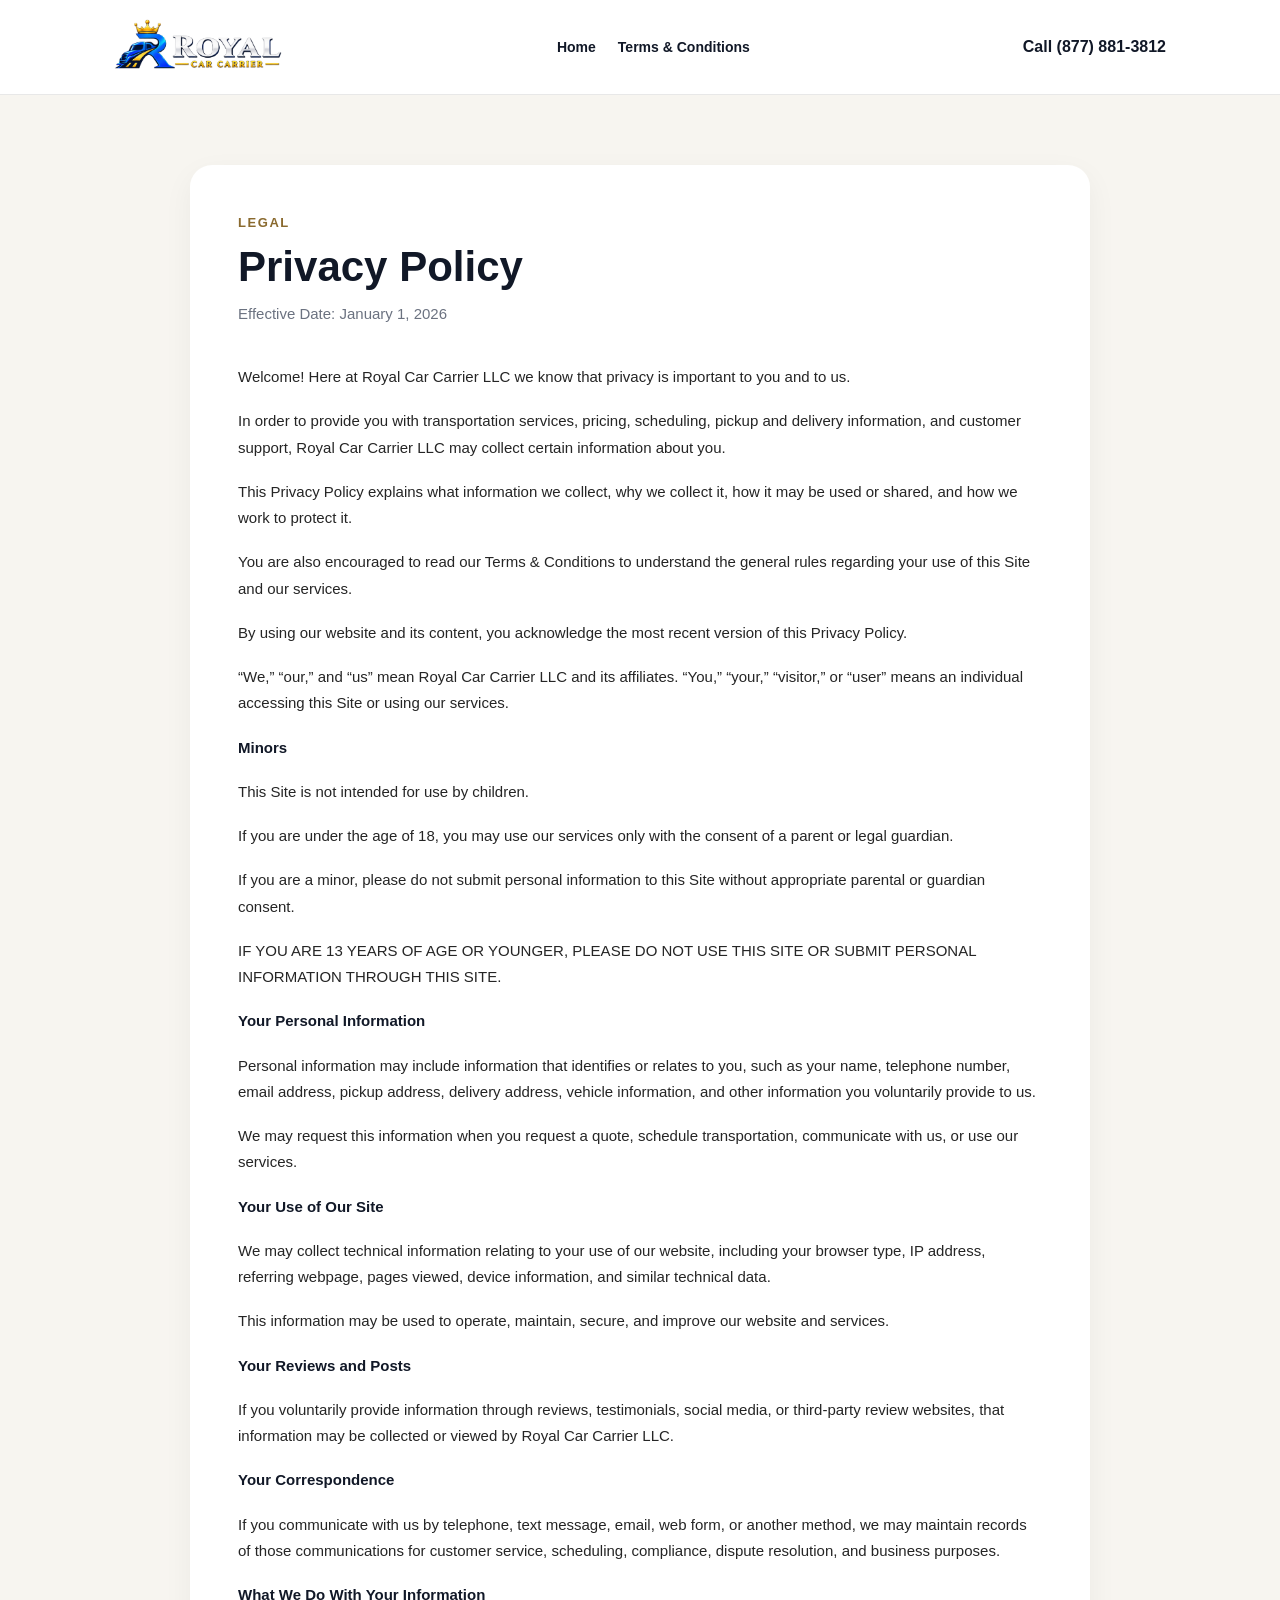
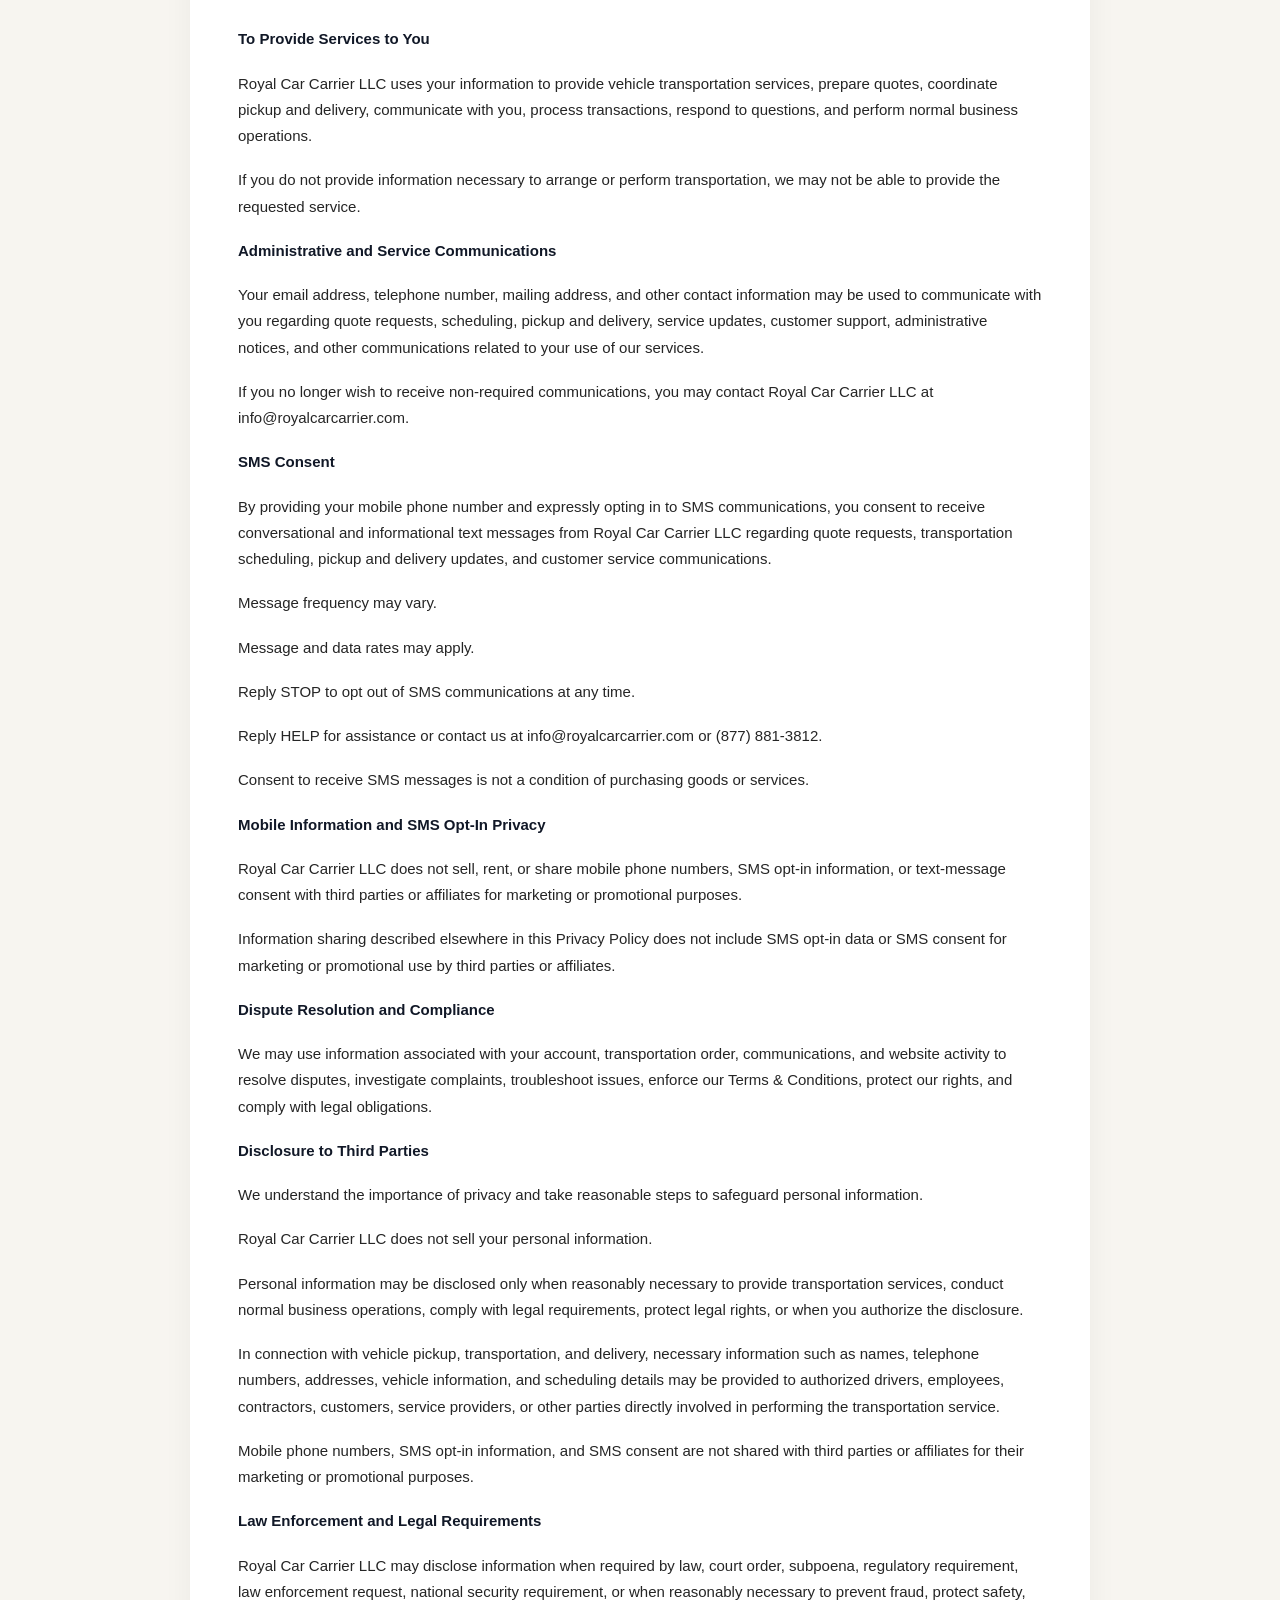
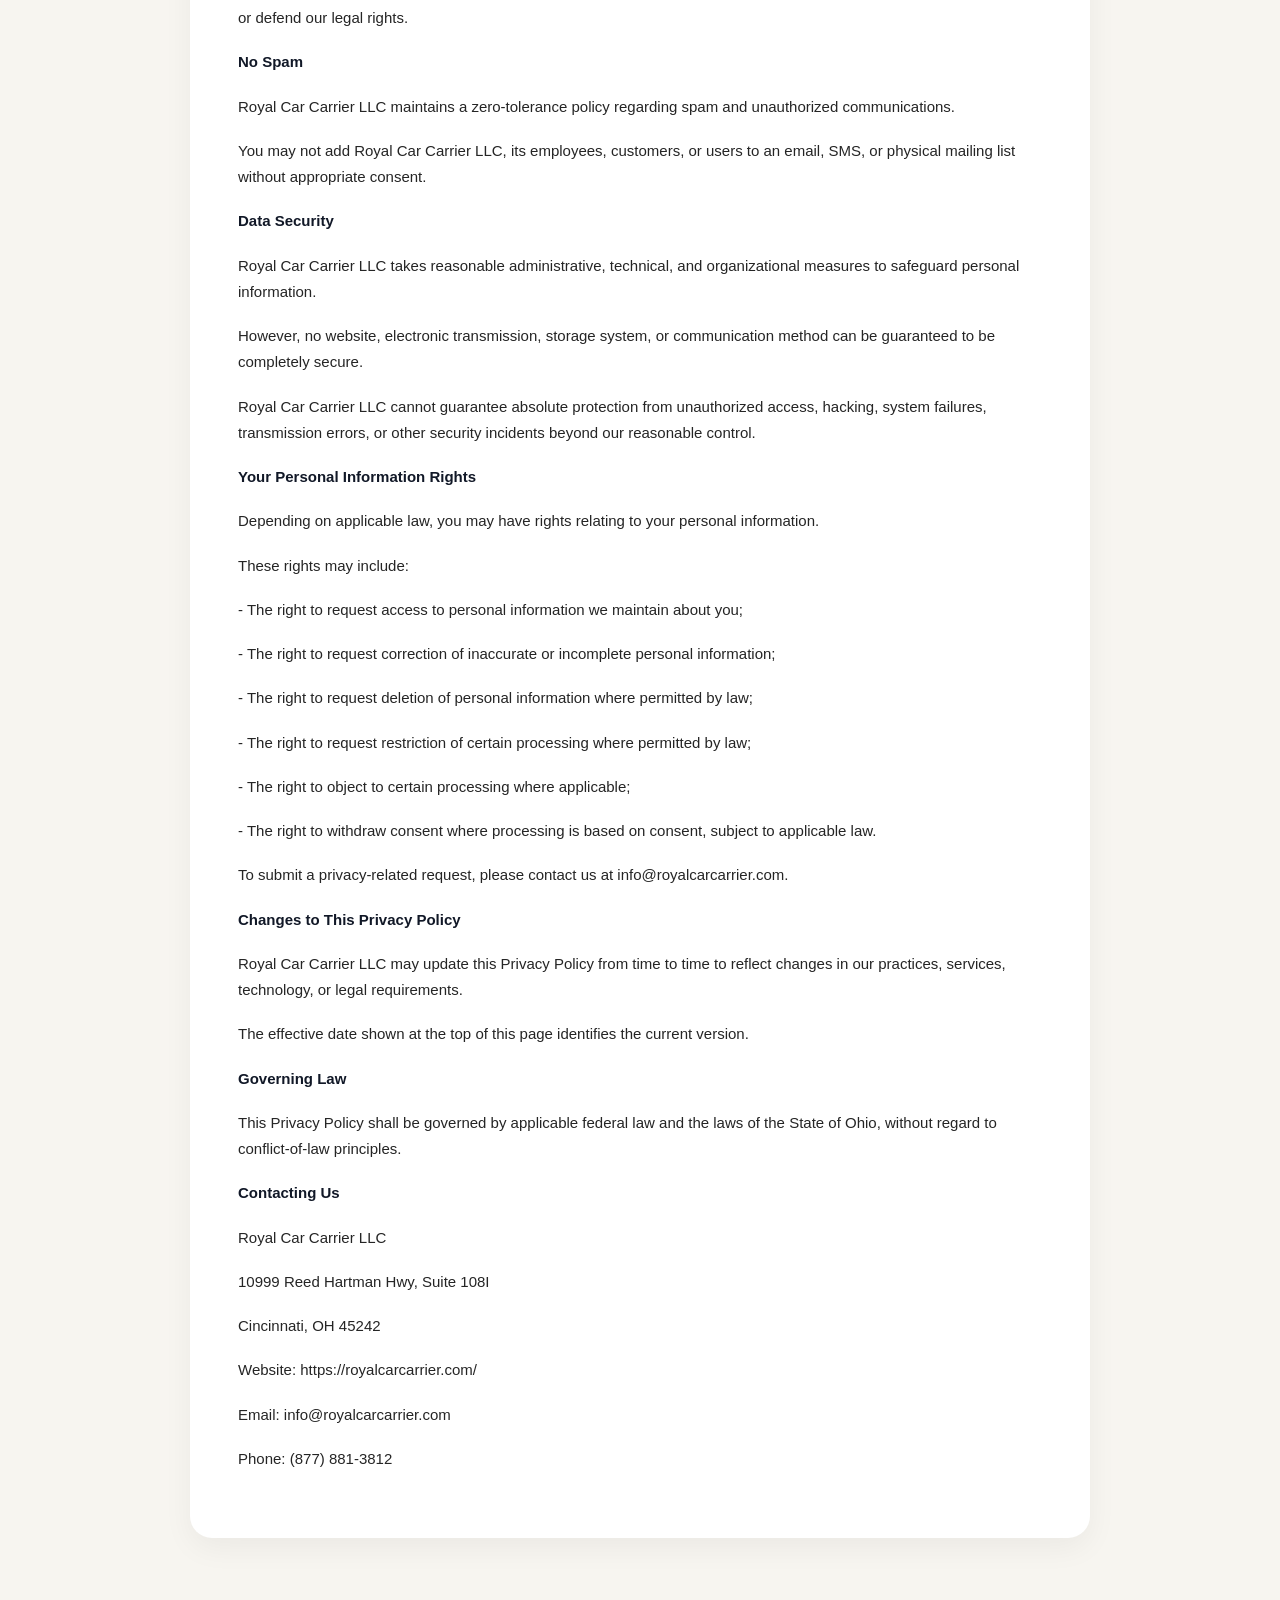
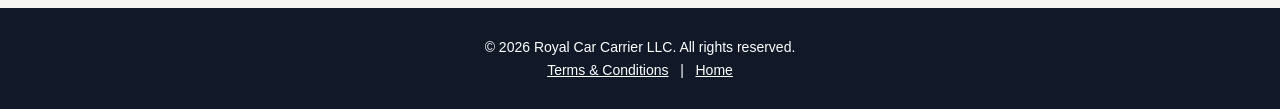
==== commit b3050633: "Update privacy.html" ====
--- a/privacy.html
+++ b/privacy.html
@@ -5,33 +5,177 @@
   <meta name="viewport" content="width=device-width, initial-scale=1.0">
   <title>Privacy Policy | Royal Car Carrier</title>
   <link rel="stylesheet" href="style.css">
+
+  <style>
+    .legal-page-header {
+      background: #fff;
+      border-bottom: 1px solid #e8e8e8;
+    }
+
+    .legal-page-nav {
+      max-width: 1100px;
+      margin: 0 auto;
+      padding: 18px 24px;
+      display: flex;
+      align-items: center;
+      justify-content: space-between;
+      gap: 24px;
+    }
+
+    .legal-page-logo img {
+      width: 170px;
+      height: auto;
+      display: block;
+    }
+
+    .legal-page-links {
+      display: flex;
+      align-items: center;
+      gap: 22px;
+      flex-wrap: wrap;
+    }
+
+    .legal-page-links a {
+      text-decoration: none;
+      color: #111827;
+      font-weight: 600;
+      font-size: 14px;
+    }
+
+    .legal-page-call {
+      text-decoration: none;
+      font-weight: 700;
+      color: #111827;
+      white-space: nowrap;
+    }
+
+    .legal-page-main {
+      background: #f7f5f0;
+      min-height: 70vh;
+      padding: 70px 20px;
+    }
+
+    .legal-page-container {
+      max-width: 900px;
+      margin: 0 auto;
+      background: #fff;
+      padding: 48px;
+      border-radius: 22px;
+      box-shadow: 0 10px 30px rgba(0,0,0,0.05);
+    }
+
+    .legal-page-heading {
+      margin-bottom: 38px;
+    }
+
+    .legal-page-tag {
+      font-size: 13px;
+      font-weight: 700;
+      letter-spacing: 0.12em;
+      color: #8a6a2f;
+      margin-bottom: 10px;
+    }
+
+    .legal-page-heading h1 {
+      margin: 0 0 12px;
+      font-size: 42px;
+      line-height: 1.1;
+      color: #111827;
+    }
+
+    .legal-page-heading p {
+      margin: 0;
+      color: #6b7280;
+      font-size: 15px;
+    }
+
+    .legal-page-content {
+      color: #252525;
+      font-size: 15px;
+      line-height: 1.75;
+    }
+
+    .legal-page-content p {
+      margin: 0 0 18px;
+    }
+
+    .legal-page-content strong {
+      color: #111827;
+    }
+
+    .legal-page-content a {
+      color: #8a6a2f;
+      font-weight: 600;
+    }
+
+    .legal-page-footer {
+      background: #111827;
+      color: #fff;
+      padding: 28px 20px;
+      text-align: center;
+      font-size: 14px;
+    }
+
+    .legal-page-footer a {
+      color: #fff;
+      text-decoration: underline;
+    }
+
+    @media (max-width: 768px) {
+      .legal-page-nav {
+        flex-direction: column;
+        align-items: flex-start;
+      }
+
+      .legal-page-logo img {
+        width: 145px;
+      }
+
+      .legal-page-main {
+        padding: 35px 14px;
+      }
+
+      .legal-page-container {
+        padding: 28px 20px;
+        border-radius: 16px;
+      }
+
+      .legal-page-heading h1 {
+        font-size: 32px;
+      }
+    }
+  </style>
 </head>
+
 <body>
 
-  <header class="header">
-    <div class="container nav">
-      <a href="index.html" class="logo">
+  <header class="legal-page-header">
+    <div class="legal-page-nav">
+      <a href="index.html" class="legal-page-logo">
         <img src="assets/royal-car-carrier-logo-new.png" alt="Royal Car Carrier Logo">
       </a>
 
-      <nav class="menu">
+      <div class="legal-page-links">
         <a href="index.html">Home</a>
         <a href="terms.html">Terms & Conditions</a>
-      </nav>
-
-      <a href="tel:8778813812" class="call-btn">Call (877) 881-3812</a>
+      </div>
+
+      <a href="tel:8778813812" class="legal-page-call">
+        Call (877) 881-3812
+      </a>
     </div>
   </header>
 
-  <section class="section-white">
-    <div class="container" style="max-width: 900px;">
-      <div class="section-heading">
-        <p class="section-tag">LEGAL</p>
-        <h2>Privacy Policy</h2>
+  <main class="legal-page-main">
+    <div class="legal-page-container">
+
+      <div class="legal-page-heading">
+        <div class="legal-page-tag">LEGAL</div>
+        <h1>Privacy Policy</h1>
         <p>Effective Date: January 1, 2026</p>
       </div>
 
-      <div class="section-text">
+      <div class="legal-page-content">
 
         <p>Welcome! Here at Royal Car Carrier LLC we know that privacy is important to you and to us.</p>
 
@@ -176,25 +320,23 @@
         <p><strong>Contacting Us</strong></p>
 
         <p>Royal Car Carrier LLC</p>
-
         <p>10999 Reed Hartman Hwy, Suite 108I</p>
-
         <p>Cincinnati, OH 45242</p>
-
         <p>Website: https://royalcarcarrier.com/</p>
-
         <p>Email: info@royalcarcarrier.com</p>
-
         <p>Phone: (877) 881-3812</p>
 
       </div>
     </div>
-  </section>
-
-  <footer class="footer">
-    <div class="container footer-bottom">
-      <p>© 2026 Royal Car Carrier. All rights reserved.</p>
-    </div>
+  </main>
+
+  <footer class="legal-page-footer">
+    <p>© 2026 Royal Car Carrier LLC. All rights reserved.</p>
+    <p>
+      <a href="terms.html">Terms & Conditions</a>
+      &nbsp; | &nbsp;
+      <a href="index.html">Home</a>
+    </p>
   </footer>
 
 </body>
--- a/style.css
+++ b/style.css
@@ -1198,3 +1198,29 @@
 }
 }
 }
+
+.sms-consent {
+  margin: 18px 0 20px;
+}
+
+.sms-consent label {
+  text-transform: none;
+  letter-spacing: normal;
+  font-size: 13px;
+  line-height: 1.55;
+  font-weight: 400;
+  color: #444;
+}
+
+.sms-consent input[type="checkbox"] {
+  margin-top: 3px;
+  width: 16px;
+  height: 16px;
+  flex-shrink: 0;
+}
+
+.sms-consent a {
+  text-transform: none;
+  font-weight: 600;
+  text-decoration: underline;
+}
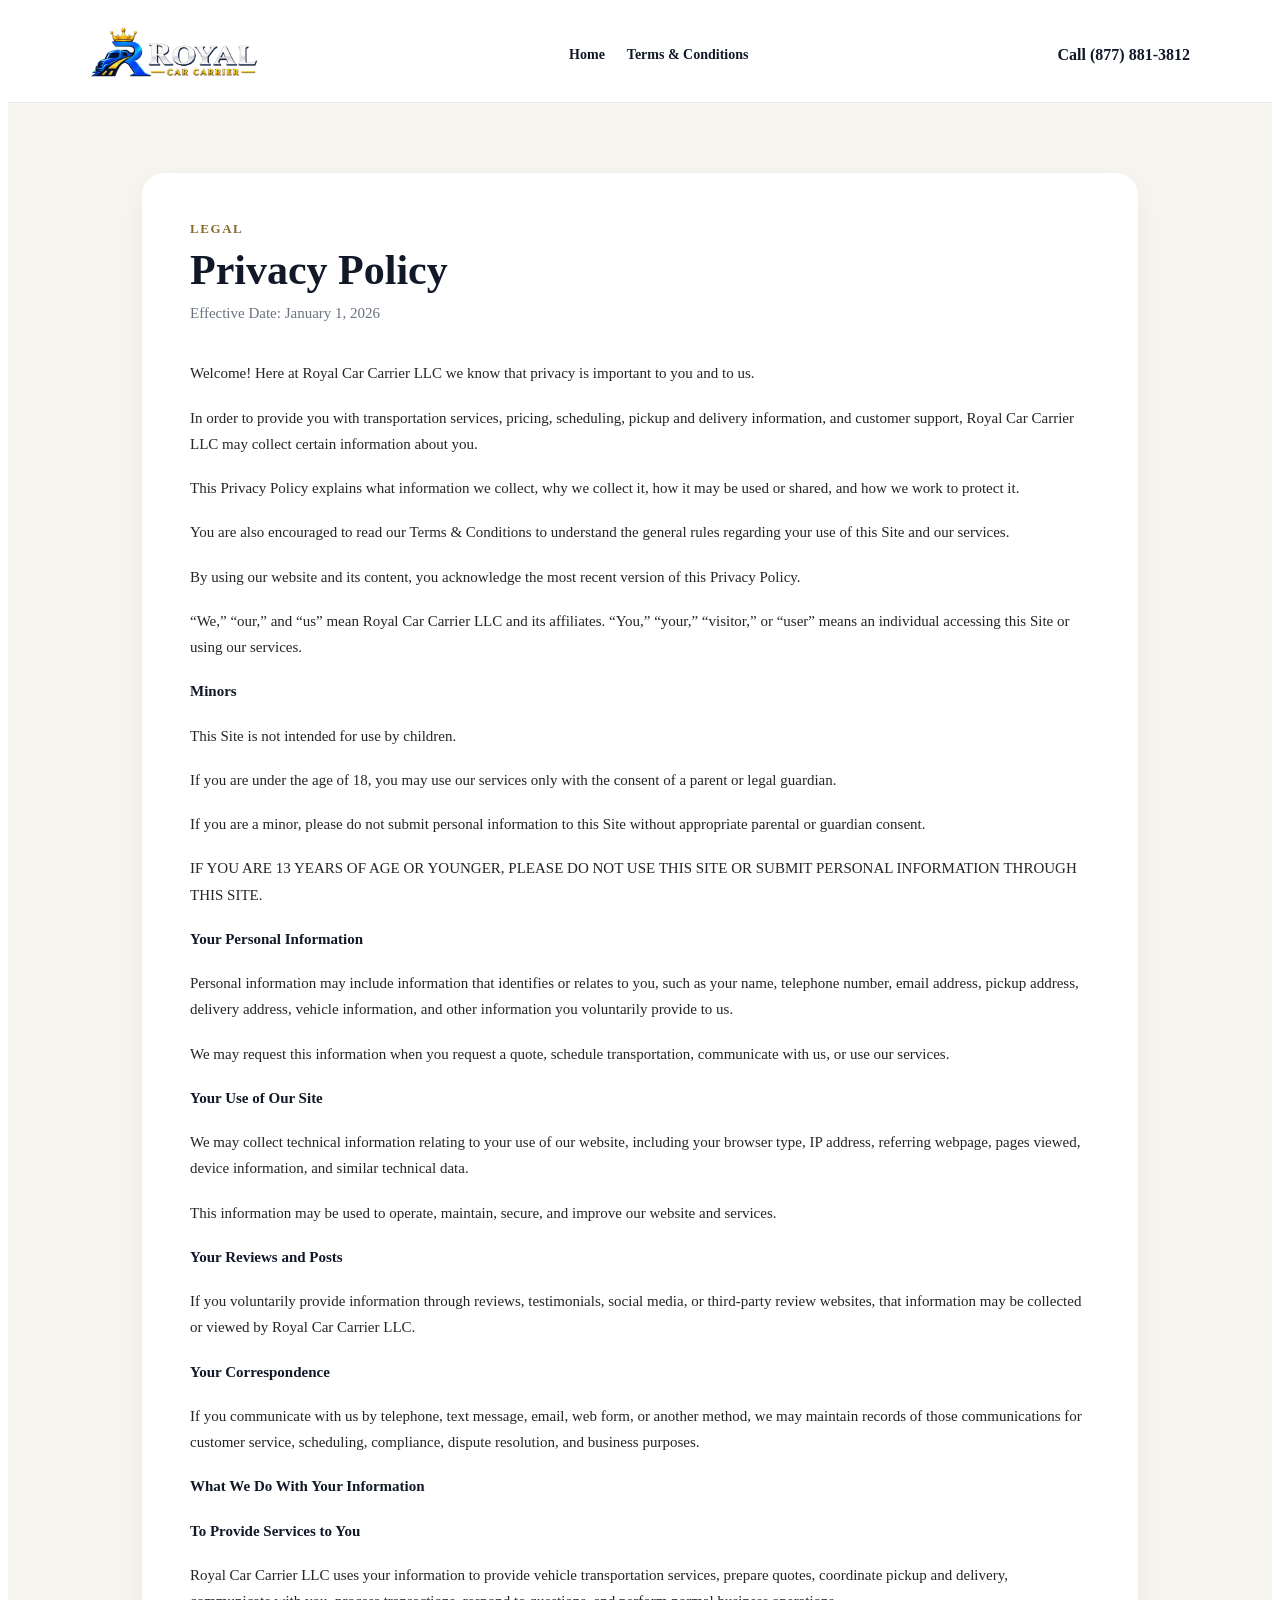
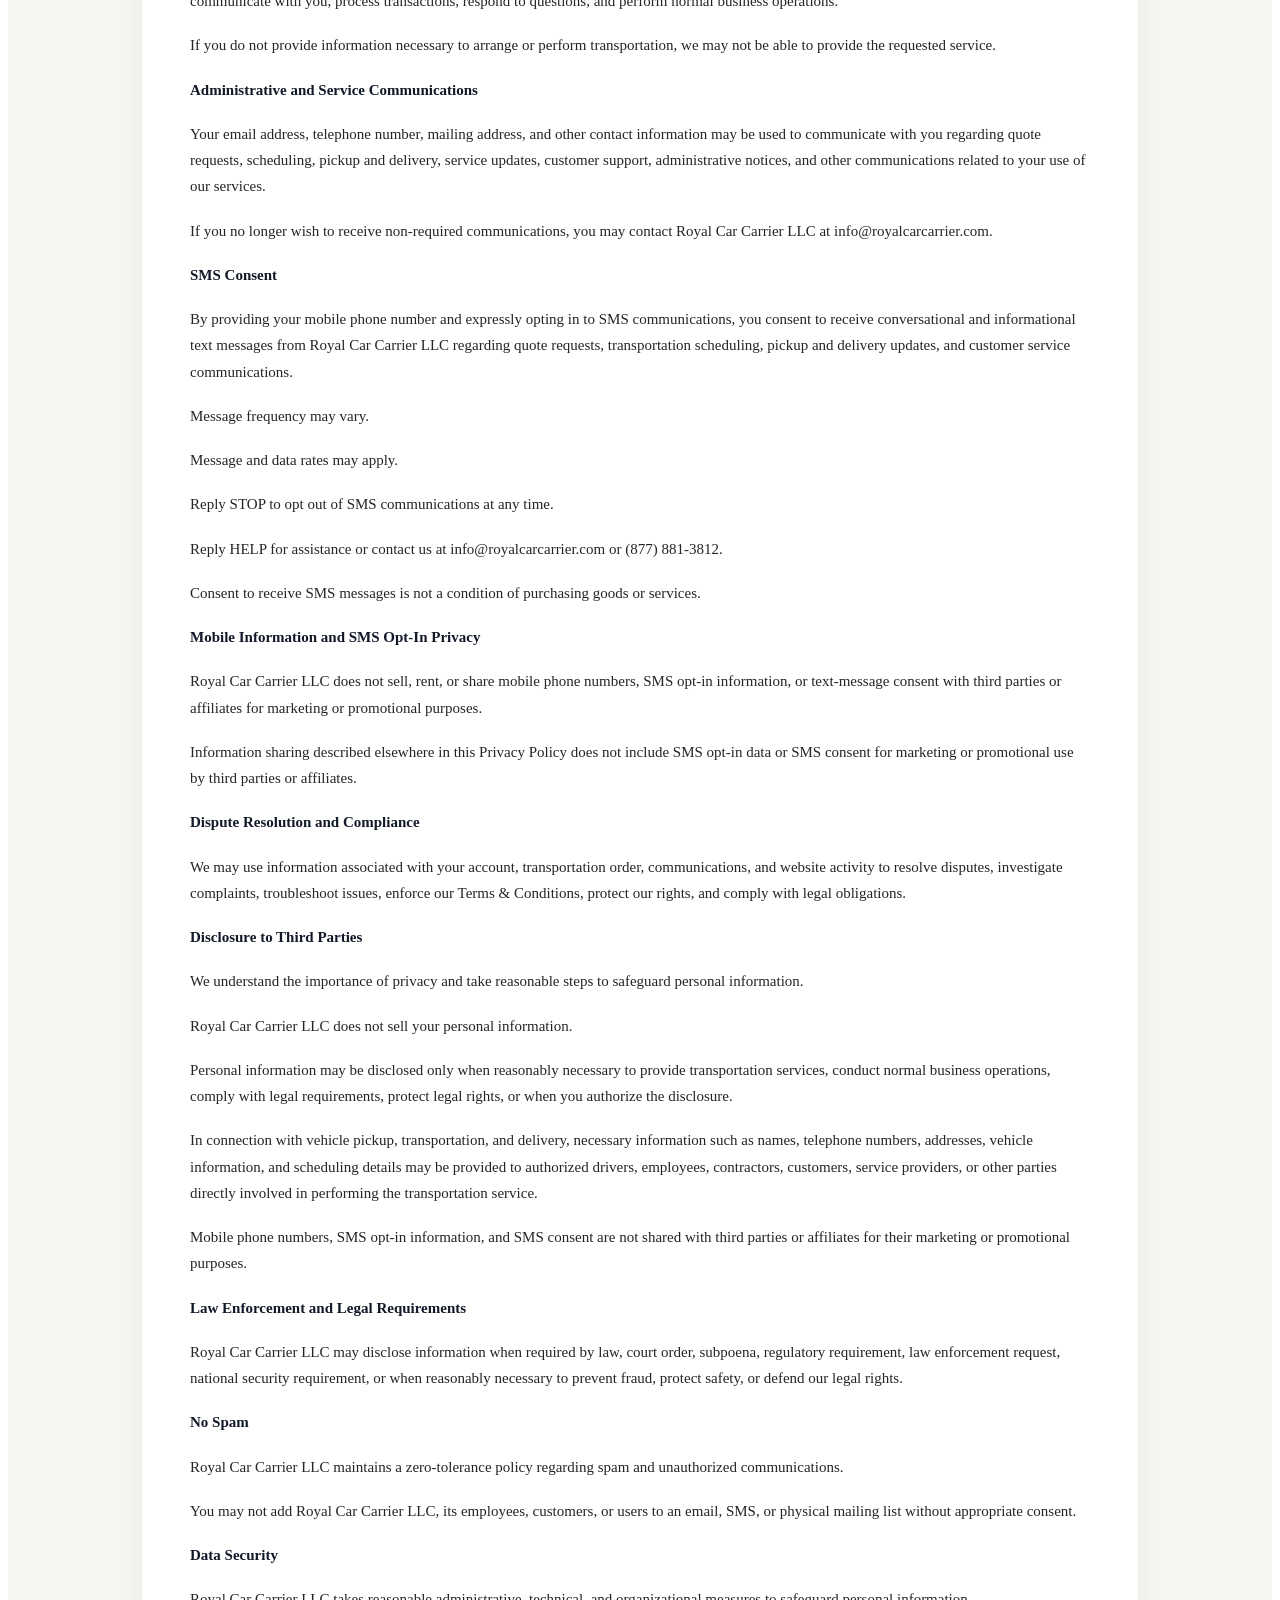
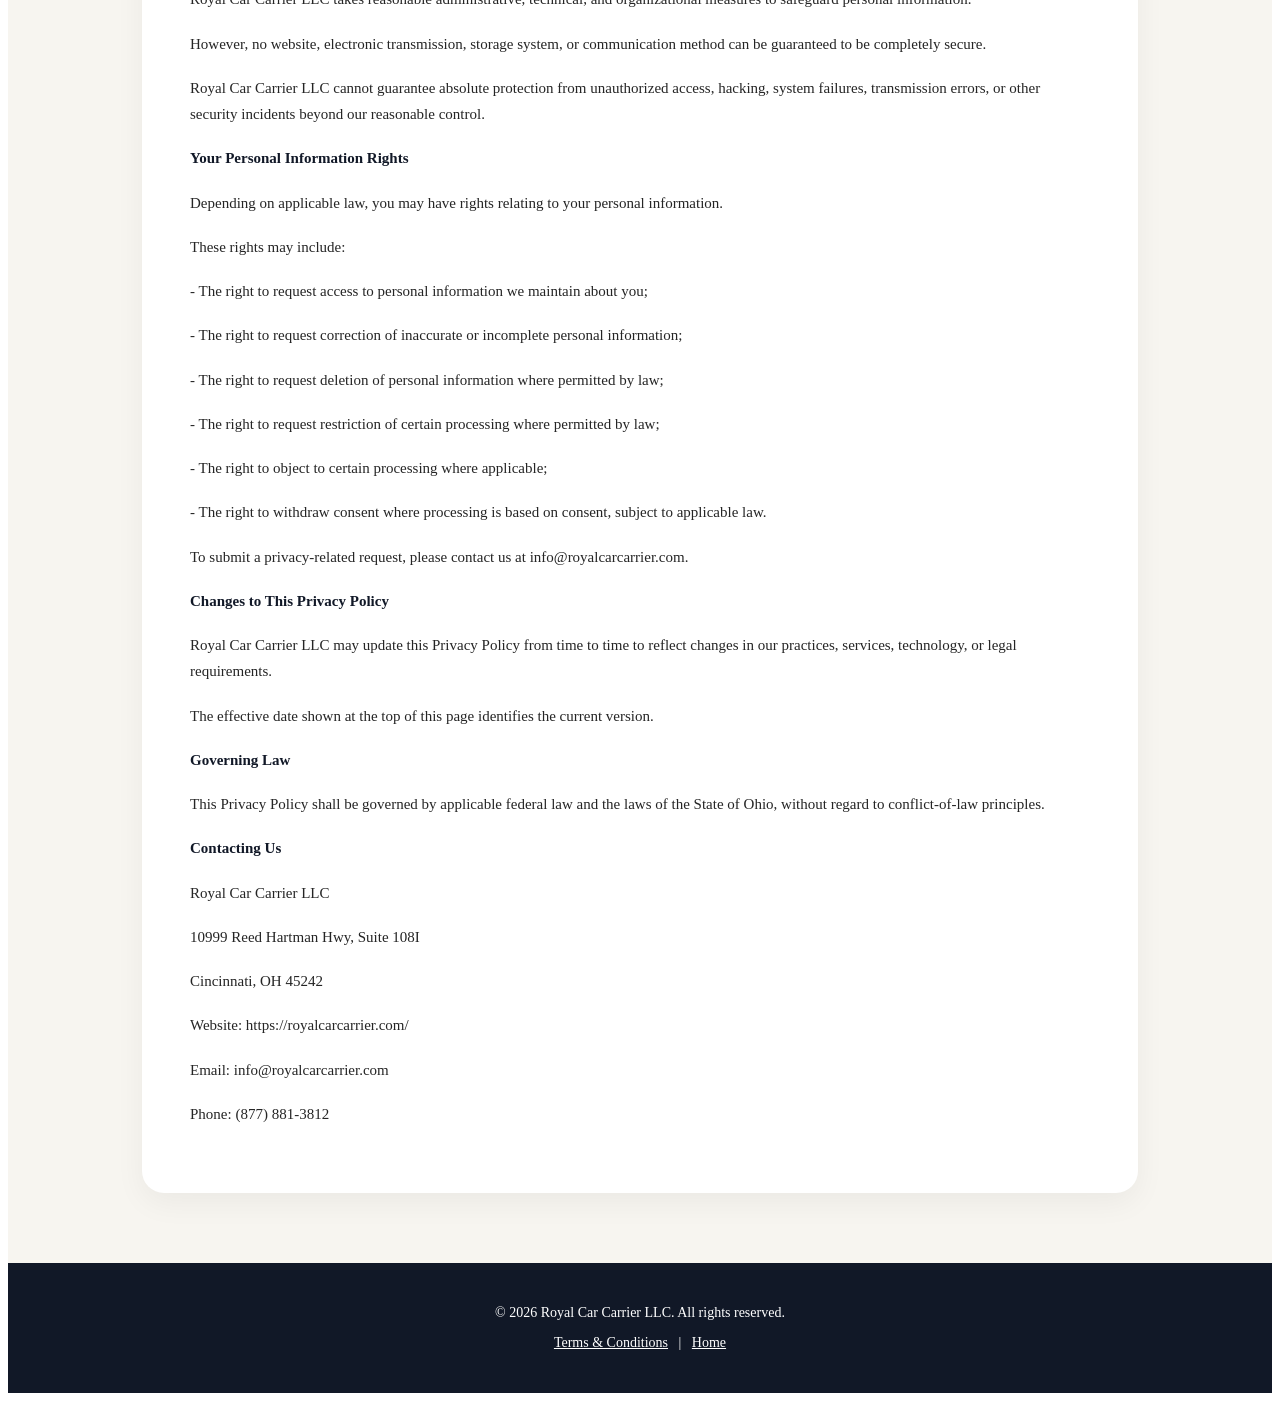
==== commit 39813950: "Update privacy.html" ====
--- a/privacy.html
+++ b/privacy.html
@@ -4,7 +4,6 @@
   <meta charset="UTF-8">
   <meta name="viewport" content="width=device-width, initial-scale=1.0">
   <title>Privacy Policy | Royal Car Carrier</title>
-  <link rel="stylesheet" href="style.css">
 
   <style>
     .legal-page-header {
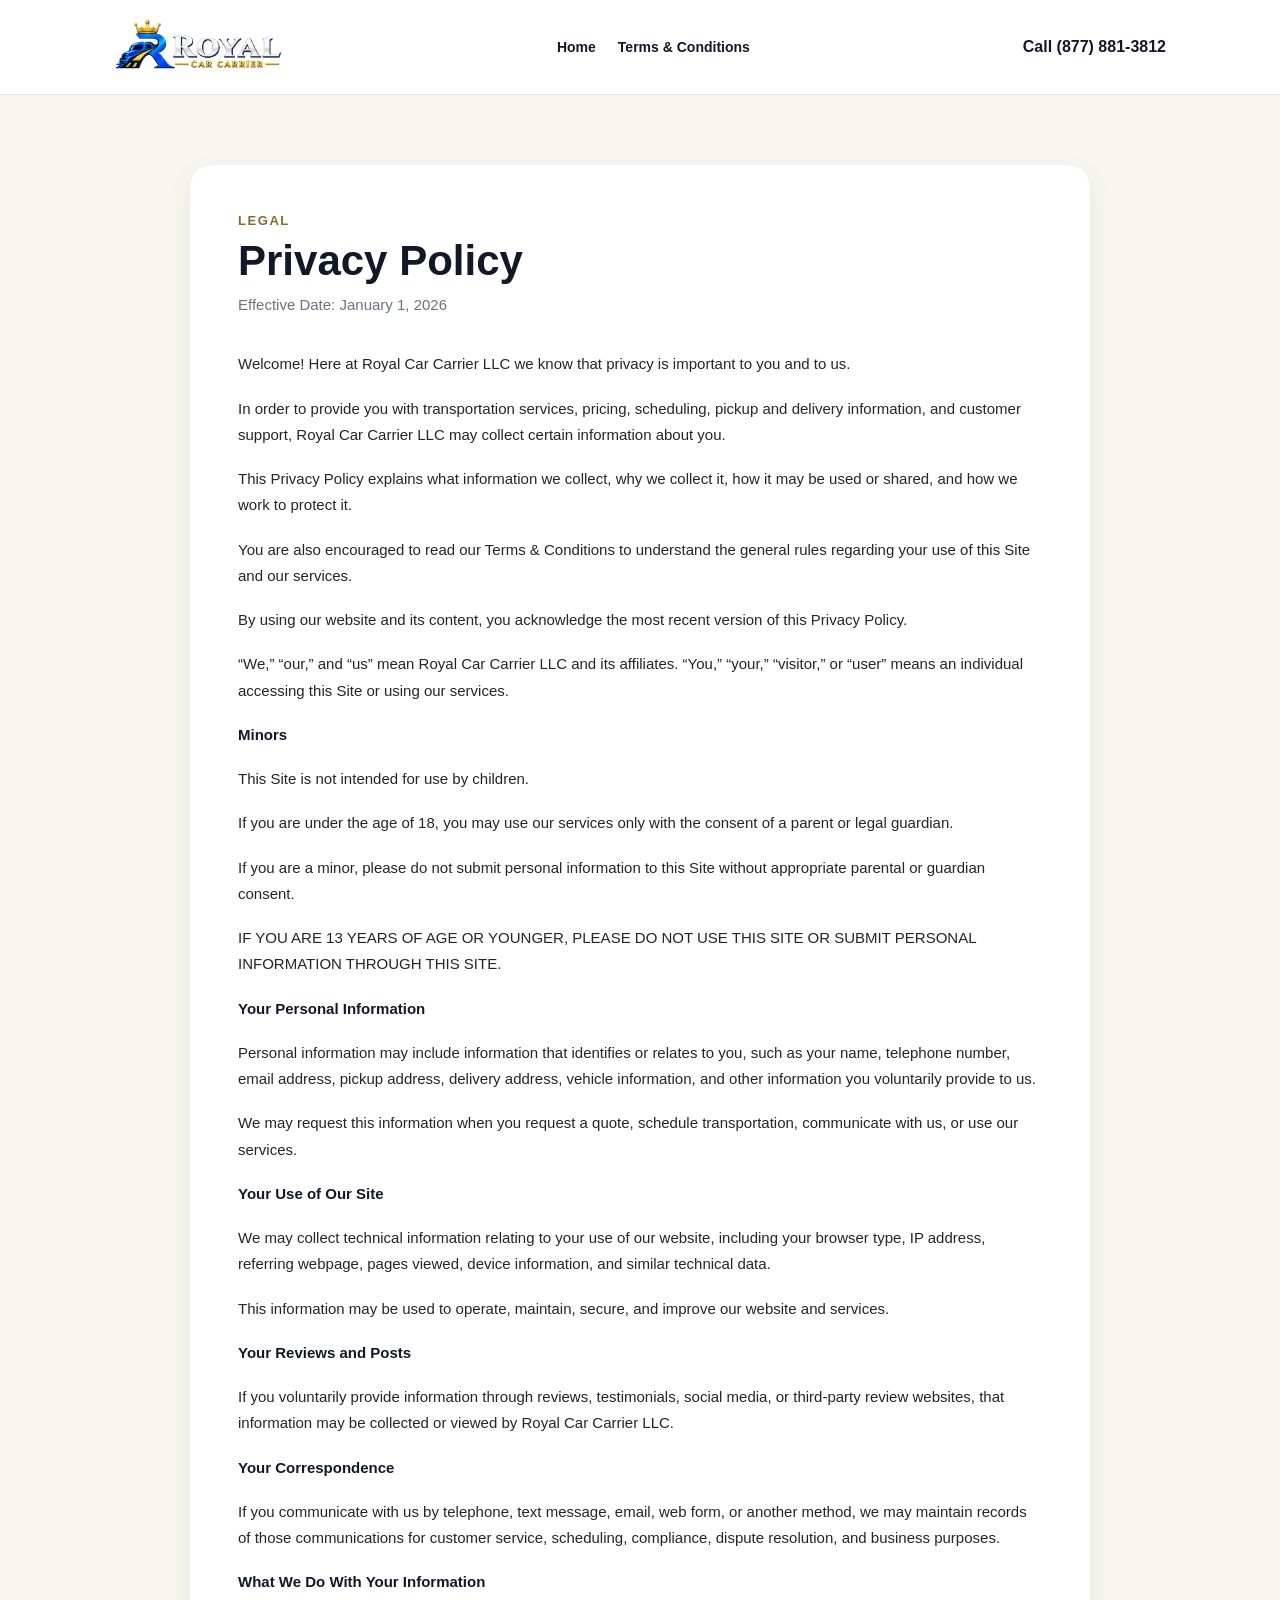
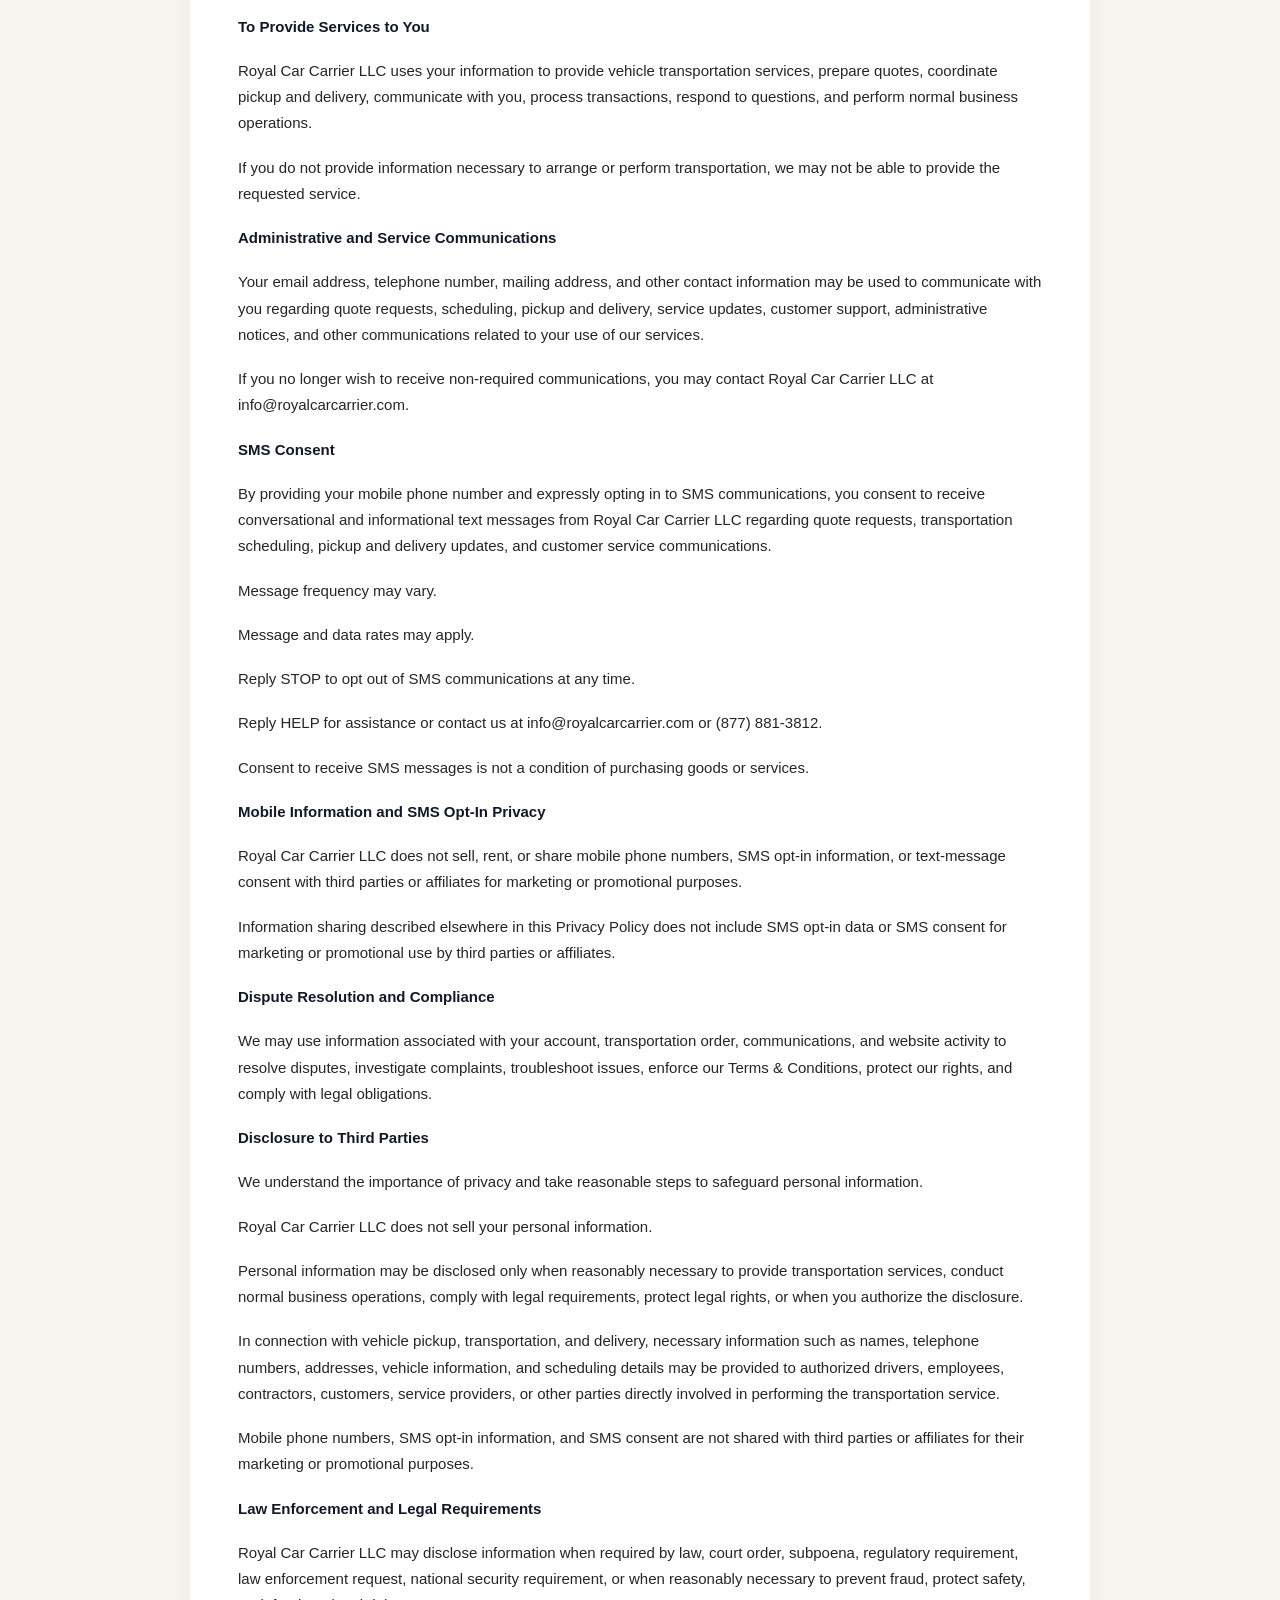
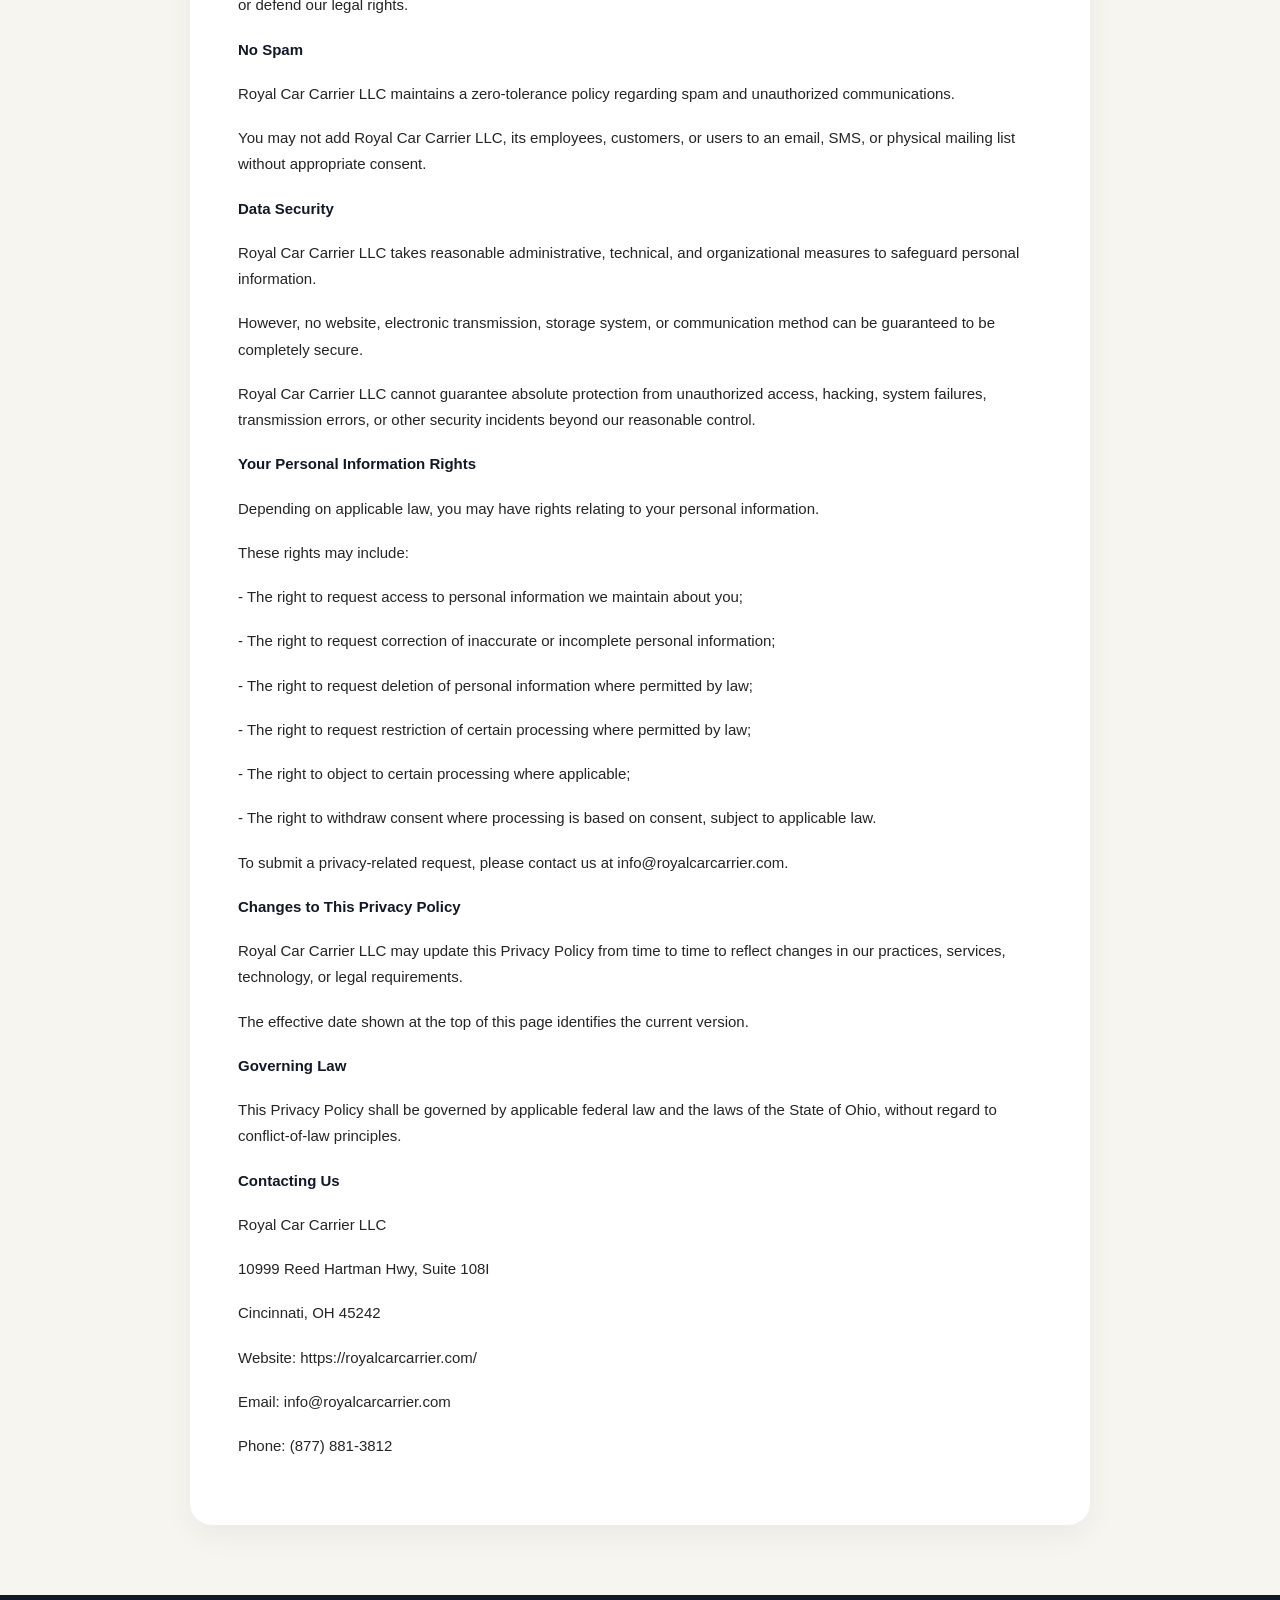
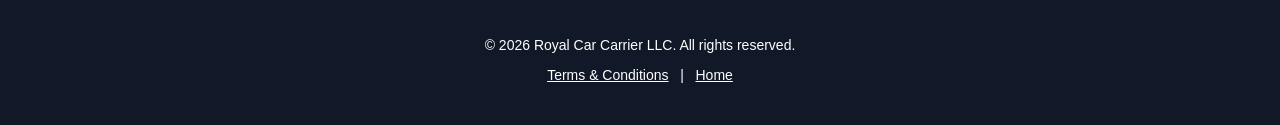
==== commit d1235284: "Update privacy.html" ====
--- a/privacy.html
+++ b/privacy.html
@@ -6,6 +6,25 @@
   <title>Privacy Policy | Royal Car Carrier</title>
 
   <style>
+    * {
+  box-sizing: border-box;
+}
+
+html,
+body {
+  margin: 0;
+  padding: 0;
+}
+
+body {
+  font-family: Arial, Helvetica, sans-serif;
+  background: #f7f5f0;
+  color: #252525;
+}
+
+img {
+  max-width: 100%;
+}
     .legal-page-header {
       background: #fff;
       border-bottom: 1px solid #e8e8e8;
